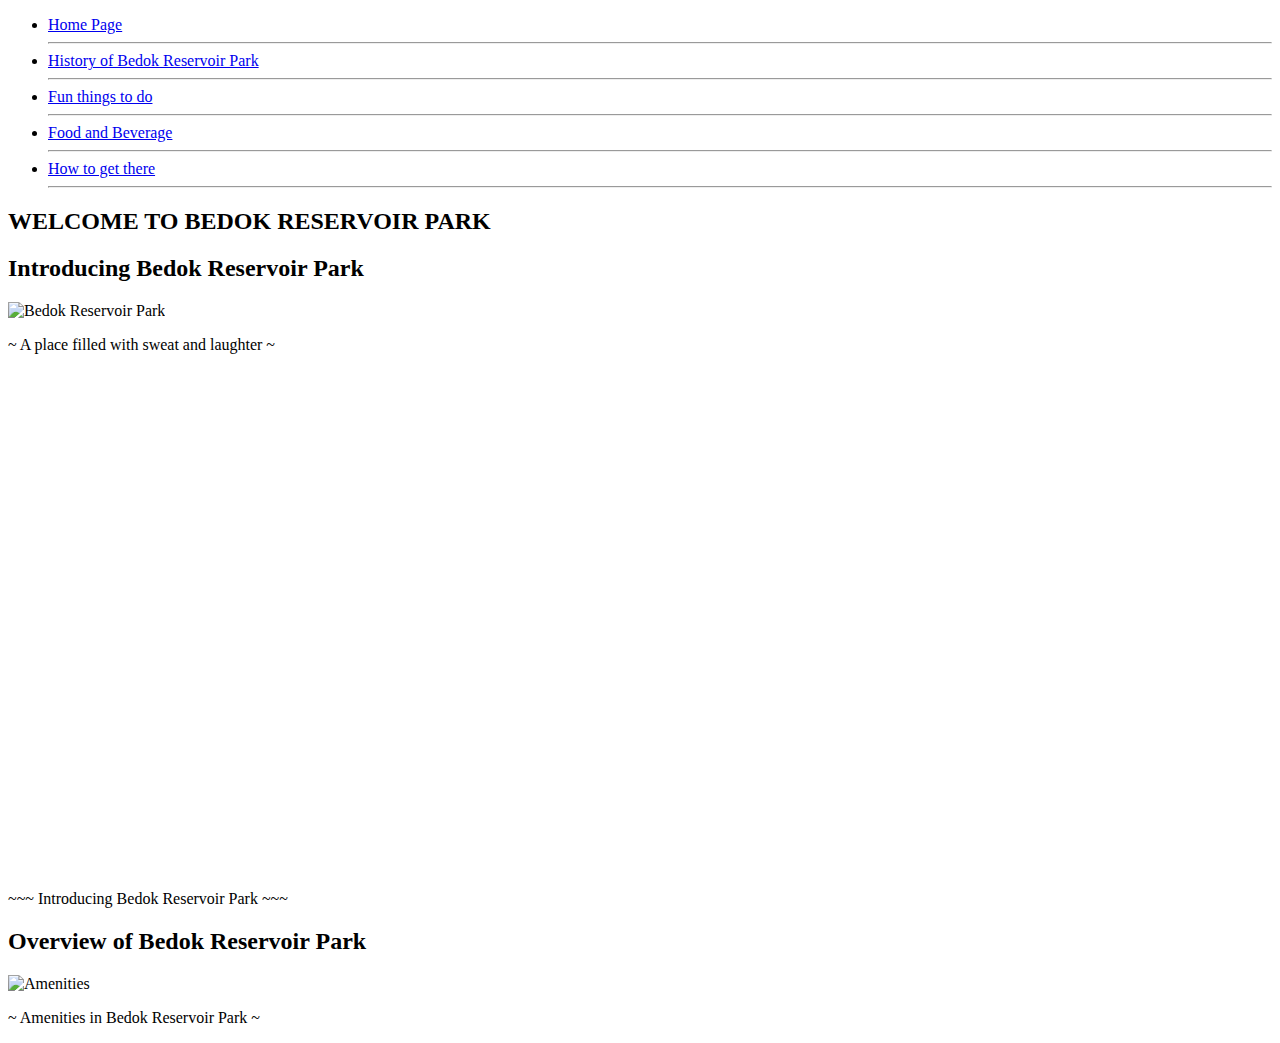
==== index.html @ 11b477a9 "code modification" ====
<!DOCTYPE html>
<html>
<head>
    <meta charset="utf-8" />
	<link rel="stylesheet" href="css/styles.css">
    <title>Welcome to Bedok Reservoir Park</title>
</head>
<body>

<ul class="side_bar">
  <li><a class="active" href="index.html">Home Page</a></li>
<hr>
  <li><a href="subpages/page2.html">History of Bedok Reservoir Park</a></li>
<hr>
  <li><a href="subpages/page3.html">Fun things to do</a></li>
<hr>
  <li><a href="subpages/page4.html">Food and Beverage</a></li>
<hr>
  <li><a href="subpages/page5.html">How to get there</a></li>
<hr>
</ul>

<div class="main_page_header_background">
  <h2> WELCOME TO BEDOK RESERVOIR PARK</h2>
</div>

<div class="main_page_img_section">
  <h2 style ="font-size: 150% " > Introducing Bedok Reservoir Park </h2>
</div>

<div class="main_page_img">
  <img src="img/bedokreservoirphoto.jpg" alt="Bedok Reservoir Park" width="800" height="500">
</div>

<div class="main_page_img_text">
  <p> ~ A place filled with sweat and laughter ~ </p>
</div>

<div>
  <iframe class="embed_video" width="800" height="500" frameborder="0"
  src="https://www.youtube.com/embed/BbCe7R-tSt8">
  </iframe>
</div>

<div class="main_page_img_text">
  <p> ~~~ Introducing Bedok Reservoir Park ~~~ </p>
</div>

<div class="main_page_img_section">
  <h2 style ="font-size: 150% " > Overview of Bedok Reservoir Park </h2>
</div>

<div class="main_page_img_2">
  <img src="img/amenities.jpg" alt="Amenities" width="800" height="500">
</div>

<div class="main_page_img_text">
  <p> ~ Amenities in Bedok Reservoir Park ~ </p>
</div>



</body>
</html>
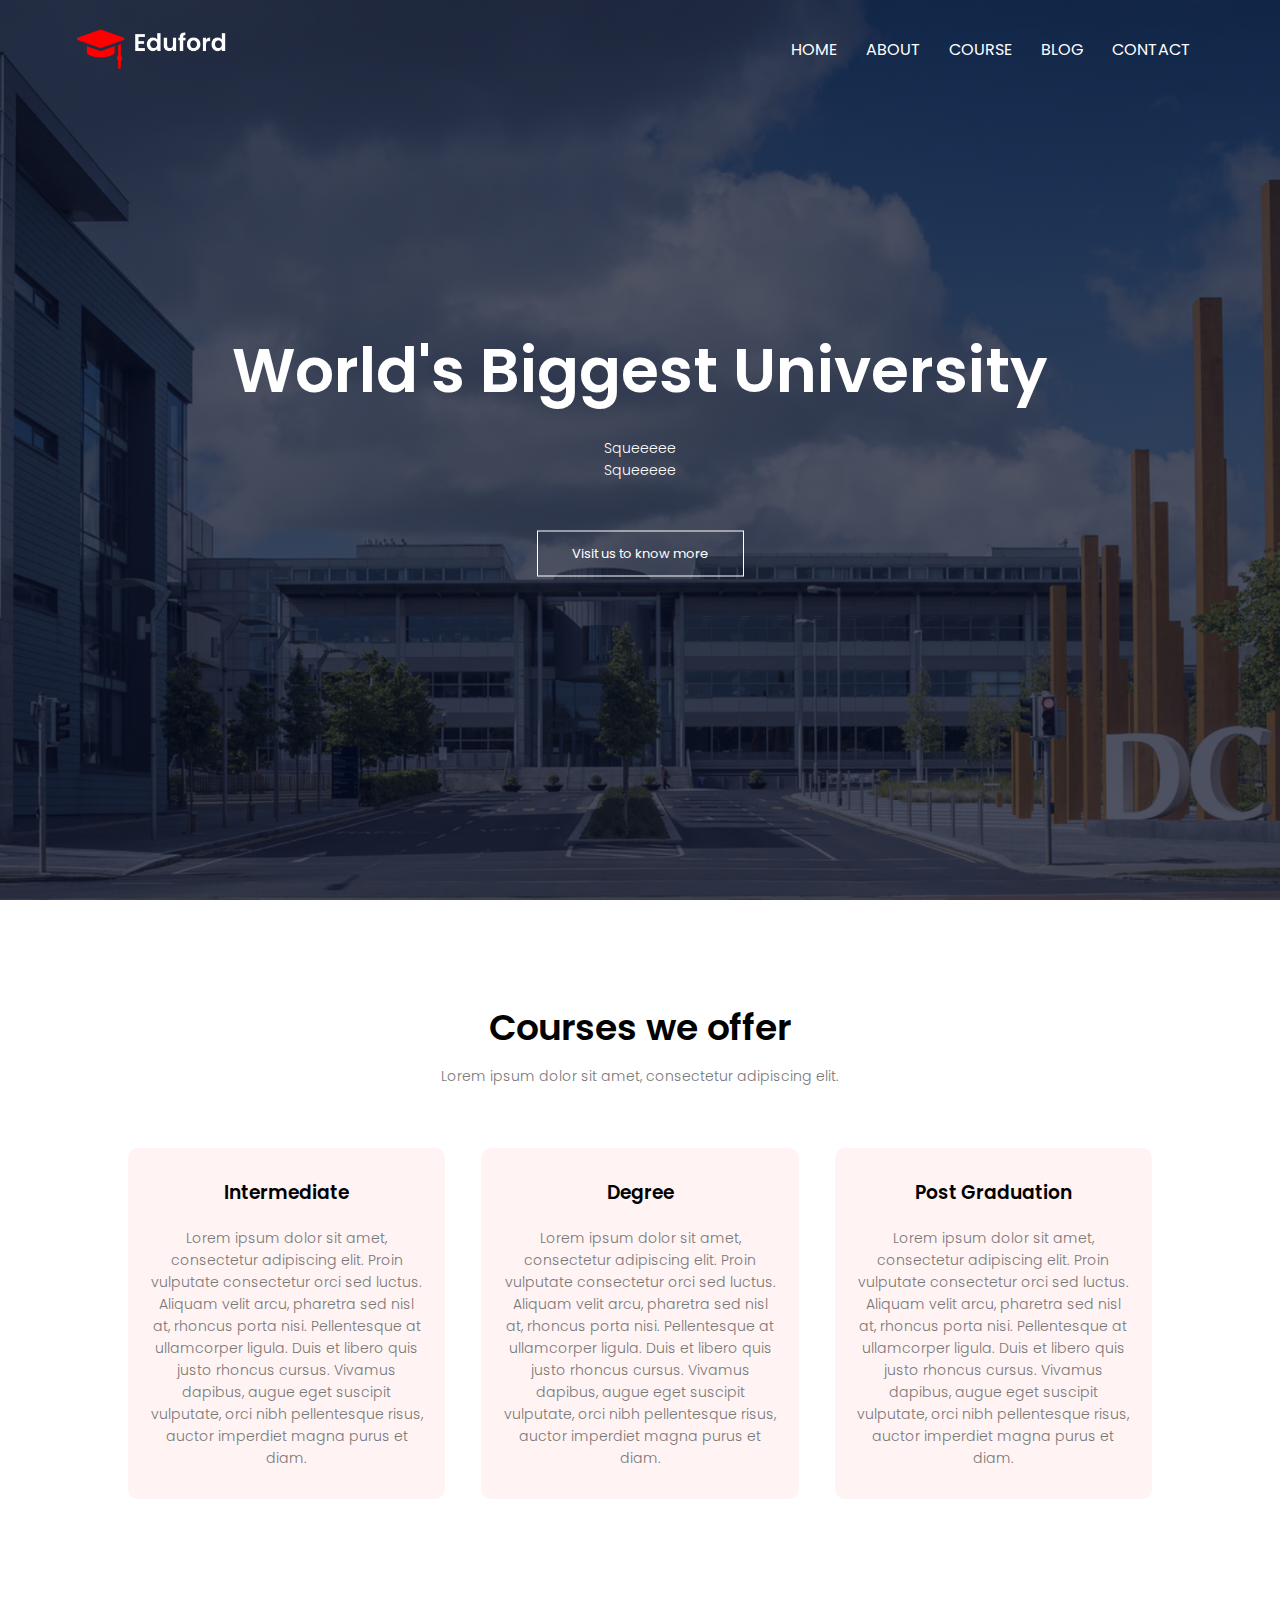
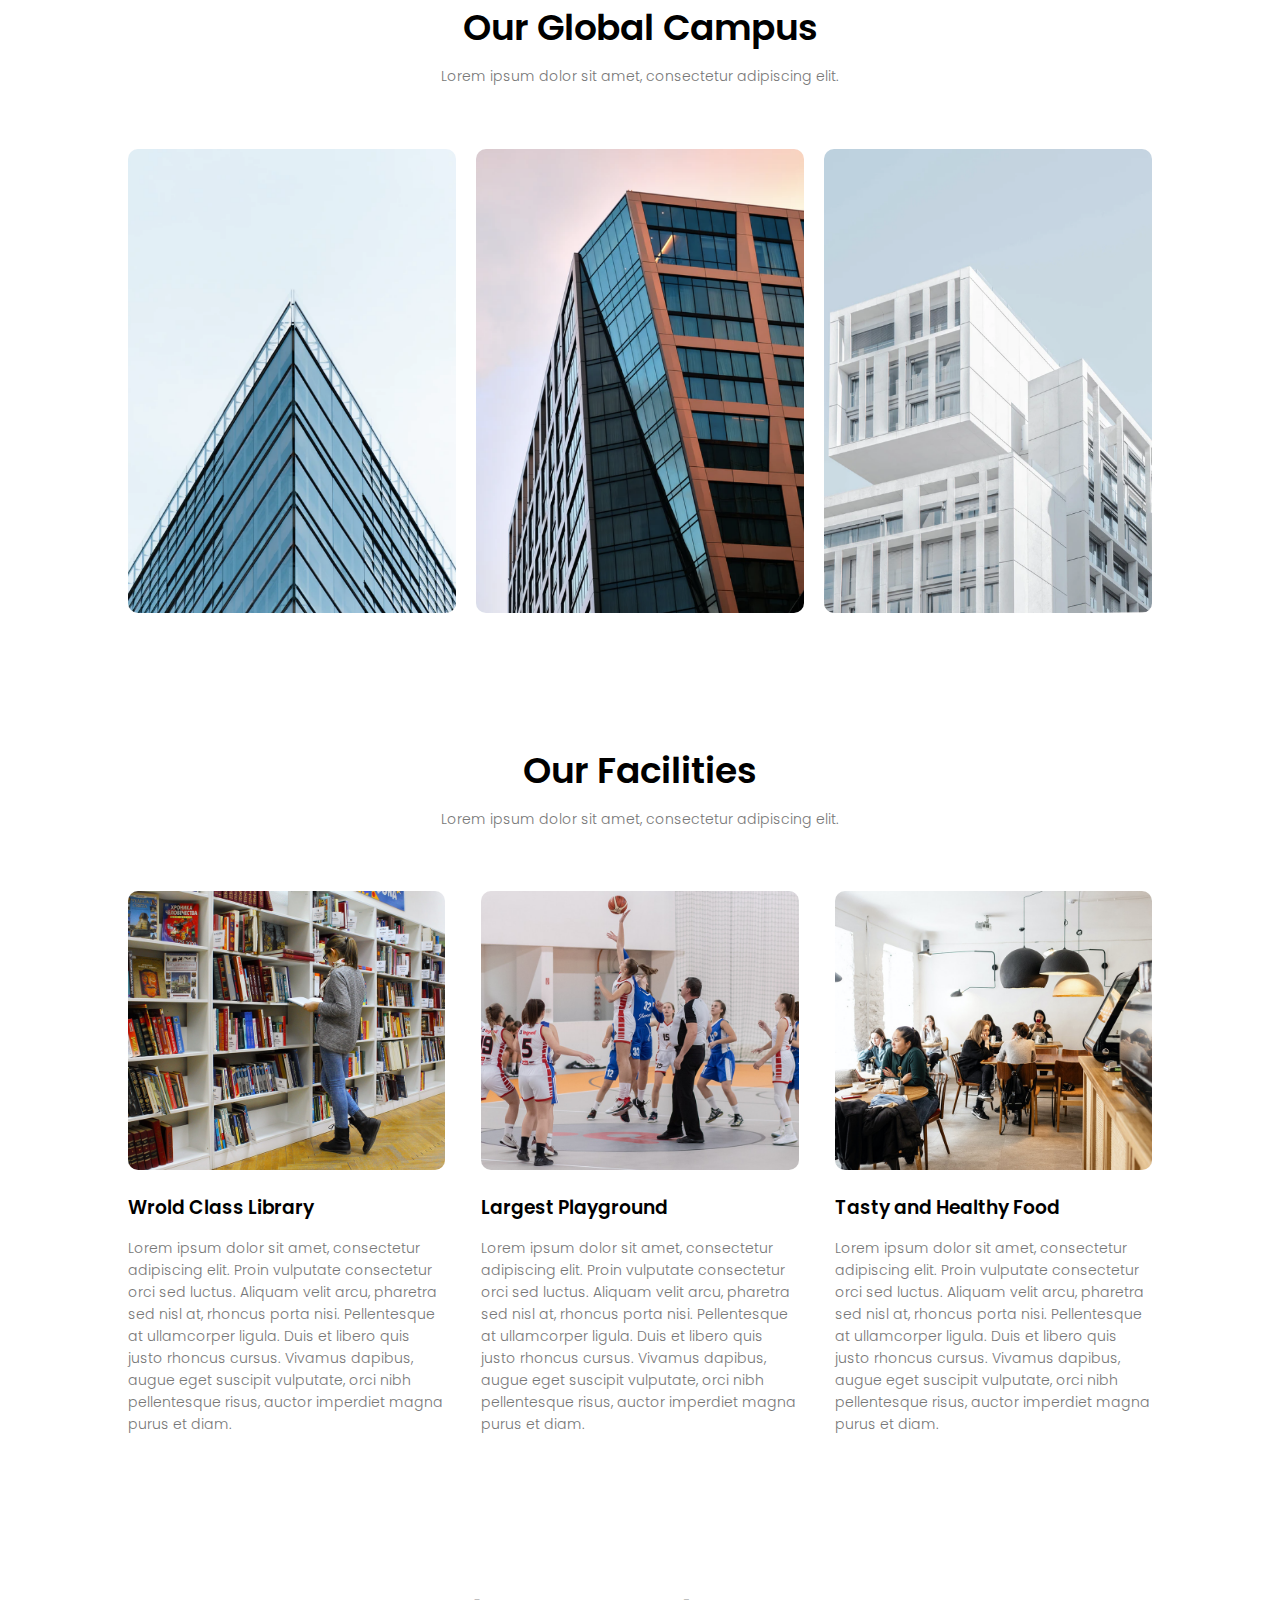
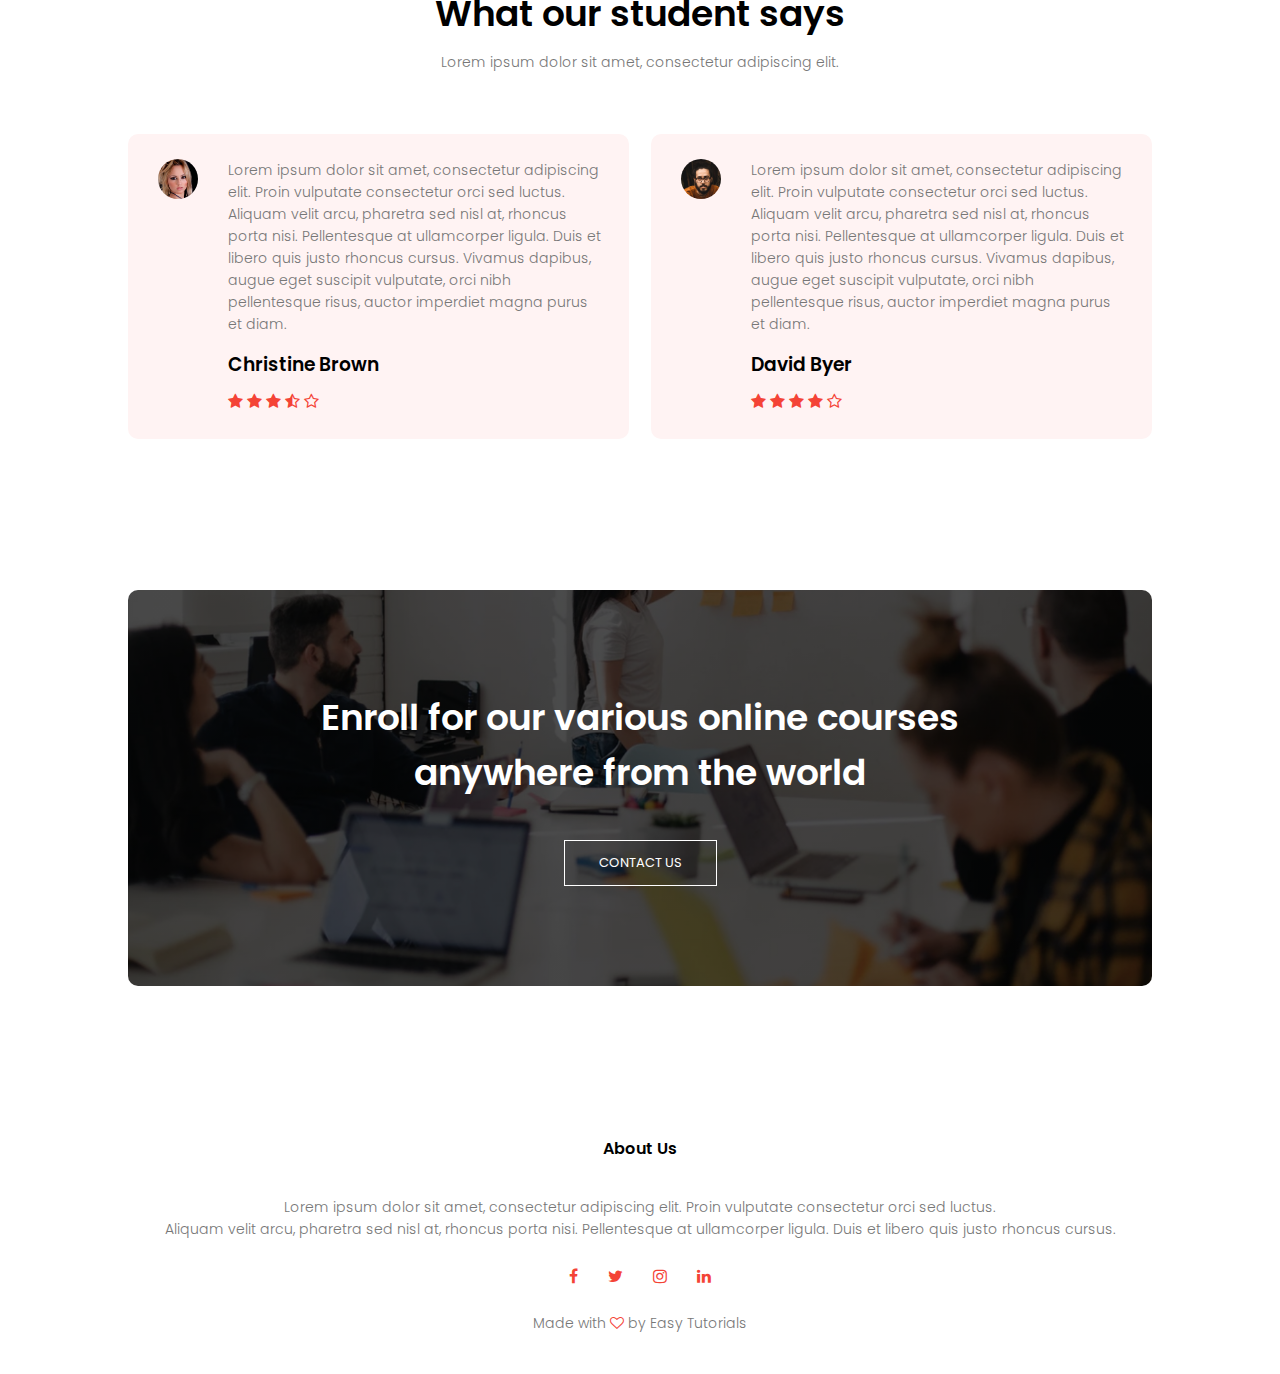
==== commit 6161c97a: "added some code" ====
--- a/index.html
+++ b/index.html
@@ -1,64 +1,194 @@
 <!DOCTYPE html>
-<html>
+<html lang="en">
 <head>
-    <meta charset="utf-8" />
-	<link rel="stylesheet" href="css/styles.css">
-    <title>Welcome to Bedok Reservoir Park</title>
+    <meta charset="UTF-8">
+    <meta http-equiv="X-UA-Compatible" content="IE=edge">
+    <meta name="viewport" content="width=device-width, initial-scale=1.0">
+    <title>Uni website design</title>
+    <link rel="stylesheet" href="style.css">
+    <link rel="preconnect" href="https://fonts.gstatic.com" crossorigin>
+    <link href="https://fonts.googleapis.com/css2?family=Poppins:wght@100;200;300;400;600;700&display=swap" rel="stylesheet">
+    <link rel="stylesheet" href="https://stackpath.bootstrapcdn.com/font-awesome/4.7.0/css/font-awesome.min.css">
 </head>
 <body>
+    <section class="header">
+        <nav>
+            <a href="index.html"><img src="images/logo.png" alt="Logo"></a>
+            <div class="nav-links" id="navLinks">
+                <i class="fa fa-times" onclick="hideMenu()"></i>
+                <ul>
+                    <li><a href=""></a>HOME</li>
+                    <li><a href=""></a>ABOUT</li>
+                    <li><a href=""></a>COURSE</li>
+                    <li><a href=""></a>BLOG</li>
+                    <li><a href=""></a>CONTACT</li>
+                </ul>
+            </div>
+            <i class="fa fa-bars" onclick="showMenu()"></i>
+        </nav>
 
-<ul class="side_bar">
-  <li><a class="active" href="index.html">Home Page</a></li>
-<hr>
-  <li><a href="subpages/page2.html">History of Bedok Reservoir Park</a></li>
-<hr>
-  <li><a href="subpages/page3.html">Fun things to do</a></li>
-<hr>
-  <li><a href="subpages/page4.html">Food and Beverage</a></li>
-<hr>
-  <li><a href="subpages/page5.html">How to get there</a></li>
-<hr>
-</ul>
+        <div class="text-box">
+            <h1>World's Biggest University</h1>
+            <p>
+                Squeeeee <br> Squeeeee
+            </p>
+            <a href="" class="hero-btn">Visit us to know more</a>
+        </div>
+    </section>
 
-<div class="main_page_header_background">
-  <h2> WELCOME TO BEDOK RESERVOIR PARK</h2>
-</div>
+<!-- Course -->
+<section class="course">
+    <h1>Courses we offer</h1>
+    <p>Lorem ipsum dolor sit amet, consectetur adipiscing elit.</p>
 
-<div class="main_page_img_section">
-  <h2 style ="font-size: 150% " > Introducing Bedok Reservoir Park </h2>
-</div>
+    <div class="row">
+        <div class="course-col">
+            <h3>Intermediate</h3>
+            <p>
+                Lorem ipsum dolor sit amet, consectetur adipiscing elit. Proin vulputate consectetur orci sed luctus. Aliquam velit arcu, pharetra sed nisl at, rhoncus porta nisi. Pellentesque at ullamcorper ligula. Duis et libero quis justo rhoncus cursus. Vivamus dapibus, augue eget suscipit vulputate, orci nibh pellentesque risus, auctor imperdiet magna purus et diam.
+            </p>
+        </div>
+        <div class="course-col">
+            <h3>Degree</h3>
+            <p>
+                Lorem ipsum dolor sit amet, consectetur adipiscing elit. Proin vulputate consectetur orci sed luctus. Aliquam velit arcu, pharetra sed nisl at, rhoncus porta nisi. Pellentesque at ullamcorper ligula. Duis et libero quis justo rhoncus cursus. Vivamus dapibus, augue eget suscipit vulputate, orci nibh pellentesque risus, auctor imperdiet magna purus et diam.
+            </p>
+        </div>
+        <div class="course-col">
+            <h3>Post Graduation</h3>
+            <p>
+                Lorem ipsum dolor sit amet, consectetur adipiscing elit. Proin vulputate consectetur orci sed luctus. Aliquam velit arcu, pharetra sed nisl at, rhoncus porta nisi. Pellentesque at ullamcorper ligula. Duis et libero quis justo rhoncus cursus. Vivamus dapibus, augue eget suscipit vulputate, orci nibh pellentesque risus, auctor imperdiet magna purus et diam.
+            </p>
+        </div>
+    </div>
+</section>
 
-<div class="main_page_img">
-  <img src="img/bedokreservoirphoto.jpg" alt="Bedok Reservoir Park" width="800" height="500">
-</div>
+<!-- Campus -->
+<section class="campus">
+    <h1>Our Global Campus</h1>
+    <p>Lorem ipsum dolor sit amet, consectetur adipiscing elit.</p>
 
-<div class="main_page_img_text">
-  <p> ~ A place filled with sweat and laughter ~ </p>
-</div>
+    <div class="row">
+        <div class="campus-col">
+            <img src="images/london.png" alt="London">
+            <div class="layer">
+                <h3>LONDON</h3>
+            </div>
+        </div>
+        <div class="campus-col">
+            <img src="images/newyork.png" alt="New York">
+            <div class="layer">
+                <h3>NEW YORK</h3>
+            </div>
+        </div>
+        <div class="campus-col">
+            <img src="images/washington.png" alt="Washington">
+            <div class="layer">
+                <h3>WASHINGTON</h3>
+            </div>
+        </div>
+    </div>
+</section>
 
-<div>
-  <iframe class="embed_video" width="800" height="500" frameborder="0"
-  src="https://www.youtube.com/embed/BbCe7R-tSt8">
-  </iframe>
-</div>
+<!-- Facilities -->
+<section class="facilities">
+    <h1>Our Facilities</h1>
+    <p>Lorem ipsum dolor sit amet, consectetur adipiscing elit.</p>
 
-<div class="main_page_img_text">
-  <p> ~~~ Introducing Bedok Reservoir Park ~~~ </p>
-</div>
+    <div class="row">
+        <div class="facilities-col">
+            <img src="images/library.png" alt="library">
+            <h3>Wrold Class Library</h3>
+            <p>
+                Lorem ipsum dolor sit amet, consectetur adipiscing elit. Proin vulputate consectetur orci sed luctus. Aliquam velit arcu, pharetra sed nisl at, rhoncus porta nisi. Pellentesque at ullamcorper ligula. Duis et libero quis justo rhoncus cursus. Vivamus dapibus, augue eget suscipit vulputate, orci nibh pellentesque risus, auctor imperdiet magna purus et diam.
+            </p>
+        </div>
+        <div class="facilities-col">
+            <img src="images/basketball.png" alt="basketball">
+            <h3>Largest Playground</h3>
+            <p>
+                Lorem ipsum dolor sit amet, consectetur adipiscing elit. Proin vulputate consectetur orci sed luctus. Aliquam velit arcu, pharetra sed nisl at, rhoncus porta nisi. Pellentesque at ullamcorper ligula. Duis et libero quis justo rhoncus cursus. Vivamus dapibus, augue eget suscipit vulputate, orci nibh pellentesque risus, auctor imperdiet magna purus et diam.
+            </p>
+        </div>
+        <div class="facilities-col">
+            <img src="images/cafeteria.png" alt="cafeteria">
+            <h3>Tasty and Healthy Food</h3>
+            <p>
+                Lorem ipsum dolor sit amet, consectetur adipiscing elit. Proin vulputate consectetur orci sed luctus. Aliquam velit arcu, pharetra sed nisl at, rhoncus porta nisi. Pellentesque at ullamcorper ligula. Duis et libero quis justo rhoncus cursus. Vivamus dapibus, augue eget suscipit vulputate, orci nibh pellentesque risus, auctor imperdiet magna purus et diam.
+            </p>
+        </div>
+    </div>
+</section>
 
-<div class="main_page_img_section">
-  <h2 style ="font-size: 150% " > Overview of Bedok Reservoir Park </h2>
-</div>
+<!-- Testimonials -->
+<section class="testimonials">
+    <h1>What our student says</h1>
+    <p>Lorem ipsum dolor sit amet, consectetur adipiscing elit.</p>
 
-<div class="main_page_img_2">
-  <img src="img/amenities.jpg" alt="Amenities" width="800" height="500">
-</div>
+    <div class="row">
+        <div class="testimonial-col">
+            <img src="images/user1.jpg" alt="user1">
+            <div>
+                <p>
+                    Lorem ipsum dolor sit amet, consectetur adipiscing elit. Proin vulputate consectetur orci sed luctus. Aliquam velit arcu, pharetra sed nisl at, rhoncus porta nisi. Pellentesque at ullamcorper ligula. Duis et libero quis justo rhoncus cursus. Vivamus dapibus, augue eget suscipit vulputate, orci nibh pellentesque risus, auctor imperdiet magna purus et diam.
+                </p>
+                <h3>Christine Brown</h3>
+                <i class="fa fa-star"></i>
+                <i class="fa fa-star"></i>
+                <i class="fa fa-star"></i>
+                <i class="fa fa-star-half-o"></i>
+                <i class="fa fa-star-o"></i>
+            </div>
+        </div>
+        <div class="testimonial-col">
+            <img src="images/user2.jpg" alt="user1">
+            <div>
+                <p>
+                    Lorem ipsum dolor sit amet, consectetur adipiscing elit. Proin vulputate consectetur orci sed luctus. Aliquam velit arcu, pharetra sed nisl at, rhoncus porta nisi. Pellentesque at ullamcorper ligula. Duis et libero quis justo rhoncus cursus. Vivamus dapibus, augue eget suscipit vulputate, orci nibh pellentesque risus, auctor imperdiet magna purus et diam.
+                </p>
+                <h3>David Byer</h3>
+                <i class="fa fa-star"></i>
+                <i class="fa fa-star"></i>
+                <i class="fa fa-star"></i>
+                <i class="fa fa-star"></i>
+                <i class="fa fa-star-o"></i>
+            </div>
+        </div>
+    </div>
+</section>
 
-<div class="main_page_img_text">
-  <p> ~ Amenities in Bedok Reservoir Park ~ </p>
-</div>
+<!-- Call to Action -->
+<section class="cta">
+    <h1>Enroll for our various online courses <br> anywhere from the world</h1>
+    <a href="" class="hero-btn">CONTACT US</a>
+</section>
 
+<!-- Footer -->
+<section class="footer">
+    <h4>About Us</h4>
+    <p>
+        Lorem ipsum dolor sit amet, consectetur adipiscing elit. Proin vulputate consectetur orci sed luctus. <br> Aliquam velit arcu, pharetra sed nisl at, rhoncus porta nisi. Pellentesque at ullamcorper ligula. Duis et libero quis justo rhoncus cursus.
+    </p>
+    <div class="icons">
+        <i class="fa fa-facebook"></i>
+        <i class="fa fa-twitter"></i>
+        <i class="fa fa-instagram"></i>
+        <i class="fa fa-linkedin"></i>
+    </div>
+    <p>Made with <i class="fa fa-heart-o"></i> by Easy Tutorials</p>
+</section>
 
+<!-- Javascript for toggle menu -->    
+<script>
+    var navLinks = document.getElementById("navLinks");
+    function showMenu(){
+        navLinks.style.right = "0";
+    }
+    function hideMenu(){
+        navLinks.style.right = "-200px";
+    }
+
+</script>
 
 </body>
 </html>--- a/style.css
+++ b/style.css
@@ -0,0 +1,361 @@
+*{
+    margin: 0;
+    padding: 0;
+    font-family: 'Poppins', sans-serif;
+}
+
+.header{
+    min-height: 100vh;
+    width: 100%;
+    background-image: linear-gradient(rgba(4,9,30,0.7),rgba(4,9,30,0.7)), url(images/banner.png);
+    background-position: center;
+    background-size: cover;
+    position: relative;
+}
+
+nav{
+    display: flex;
+    padding: 2% 6%;
+    justify-content: space-between;
+    align-items: center;
+}
+
+nav img{
+    width: 150px;
+}
+
+.nav-links{
+    flex: 1;
+    text-align: right;
+}
+
+.nav-links ul li{
+    list-style: none;
+    display: inline-block;
+    padding: 8px 12px;
+    position: relative;
+    color: #fff;
+}
+
+.nav-links ul li a{
+    color: #ffffff;
+    text-decoration: none;
+    font-size: 13px;
+}
+
+.nav-links ul li::after{
+    content: '';
+    width: 0%;
+    height: 2px;
+    background: #f44336;
+    display: block;
+    margin: auto;
+    transition: 0.5s;
+}
+
+.nav-links ul li:hover::after{
+    width: 100%;
+}
+
+.text-box{
+    width: 90%;
+    color: #fff;
+    position: absolute;
+    top: 50%;
+    left: 50%;
+    transform: translate(-50%, -50%);
+    text-align: center;
+}
+
+.text-box h1{
+    font-size: 62px;
+}
+
+.text-box p{
+    margin: 10px 0 40px;
+    font-size: 14px;
+    color: #fff;
+}
+
+.hero-btn{
+    display: inline-block;
+    text-decoration: none;
+    color: #fff;
+    border: 1px solid #fff;
+    padding: 12px 34px;
+    font-size: 13px;
+    background: transparent;
+    position: relative;
+    cursor: pointer;
+}
+
+.hero-btn:hover{
+    border: 1px solid #f44336;
+    background: #f44336;
+    transition: 1s;
+}
+
+nav .fa{
+    display: none;
+}
+
+@media(max-width: 700px){
+    .text-box h1{
+        font-size: 20px;
+    }
+    .nav-links ul li{
+        display: block;
+    }
+    .nav-links{
+        position: absolute;
+        background: #f44336;
+        height: 100vh;
+        width: 200px;
+        top: 0;
+        right: -200px;
+        text-align: left;
+        z-index: 2;
+        transition: 1s;
+    }
+    nav .fa{
+        display: block;
+        color: #fff;
+        margin: 10px;
+        font-size: 22px;
+        cursor: pointer;
+    }
+
+    .nav-links ul{
+        padding: 30px;
+    }
+}
+
+/* course */
+.course{
+    width: 80%;
+    margin: auto;
+    text-align: center;
+    padding-top: 100px;
+}
+
+h1{
+    font-size: 36px;
+    font-weight: 600;
+}
+
+p{
+    color: #777;
+    font-size: 14px;
+    font-weight: 300;
+    line-height: 22px;
+    padding: 10px;
+}
+
+.row{
+    margin-top: 5%;
+    display: flex;
+    justify-content: space-between;
+}
+
+.course-col{
+    flex-basis: 31%;
+    background: #fff3f3;
+    border-radius: 10px;
+    margin-bottom: 5%;
+    padding: 20px 12px;
+    box-sizing: border-box;
+    transition: 0.5s;
+}
+
+h3{
+    text-align: center;
+    font-weight: 600;
+    margin: 10px 0;
+}
+
+.course-col:hover{
+    box-shadow: 0 0 20px 0px rgba(0,0,0,0.2);
+}
+
+@media(max-width: 700px){
+    .row{
+        flex-direction: column;
+    }
+}
+
+/* Campus */
+.campus{
+    width: 80%;
+    margin: auto;
+    text-align: center;
+    padding-top: 50px;
+}
+
+.campus-col{
+    flex-basis: 32%;
+    border-radius: 10px;
+    margin-bottom: 30px;
+    position: relative;
+    overflow: hidden;
+}
+
+.campus-col img{
+    width: 100%;
+    display: block;
+}
+
+.layer{
+    background: transparent;
+    height: 100%;
+    width: 100%;
+    position: absolute;
+    top: 0;
+    left: 0;
+    transition: 0.5s;
+}
+
+.layer:hover{
+    background: rgba(226,0,0,0.7);
+}
+
+.layer h3{
+    width: 100%;
+    font-weight: 500;
+    color: #fff;
+    font-size: 26px;
+    bottom: 0;
+    left: 50%;
+    transform: translateX(-50%);
+    position: absolute;
+    opacity: 0;
+    transition: 0.5s;
+}
+
+.layer:hover h3{
+    bottom: 49%;
+    opacity: 1;
+}
+
+/* facilities */
+.facilities{
+    width: 80%;
+    margin: auto;
+    text-align: center;
+    padding-top: 100px;
+}
+
+.facilities-col{
+    flex-basis: 31%;
+    border-radius: 10px;
+    margin-bottom: 5%;
+    text-align: left;
+}
+
+.facilities-col img{
+    width: 100%;
+    border-radius: 10px;
+}
+
+.facilities-col p{
+    padding: 0;
+}
+
+.facilities-col h3{
+    margin-top: 16px;
+    margin-bottom: 15px;
+    text-align: left;
+}
+
+/* Testimonials */
+.testimonials{
+    width: 80%;
+    margin: auto;
+    padding-top: 100px;
+    text-align: center;
+}
+
+.testimonial-col{
+    flex-basis: 44%;
+    border-radius: 10px;
+    margin-bottom: 5%;
+    text-align: left;
+    background: #fff3f3;
+    padding: 25px;
+    cursor: pointer;
+    display: flex;
+}
+
+.testimonial-col img{
+    height: 40px;
+    margin-left: 5px;
+    margin-right: 30px;
+    border-radius: 50%;
+}
+
+.testimonial-col p{
+    padding: 0;
+}
+
+.testimonial-col h3{
+    margin-top: 15px;
+    text-align: left;
+}
+
+.testimonial-col .fa{
+    color: #f44336;
+}
+
+@media(max-width: 700px){
+    .testimonial-col img{
+        margin-left: 0px;
+        margin-right: 15px;
+    }
+}
+
+/* Call to action */
+.cta{
+    margin: 100px auto;
+    width: 80%;
+    background-image: linear-gradient(rgba(0,0,0,0.7), rgba(0,0,0,0.7)), url(images/banner2.jpg);
+    background-position: center;
+    background-size: cover;
+    border-radius: 10px;
+    text-align: center;
+    padding: 100px 0;
+}
+
+.cta h1{
+    color: #fff;
+    margin-bottom: 40px;
+    padding: 0;
+}
+
+@media(max-width: 700px){
+    .cta h1{
+        font-size: 24px;
+    }
+}
+
+/* footer */
+.footer{
+    width: 100%;
+    text-align: center;
+    padding: 30px 0;
+}
+
+.footer h4{
+    margin-bottom: 25px;
+    margin-top: 20px;
+    font-weight: 600;
+}
+
+.icons .fa{
+    color: #f44336;
+    margin: 0 13px;
+    cursor: pointer;
+    padding: 18px 0;
+}
+
+.fa-heart-o{
+    color: #f44336;
+}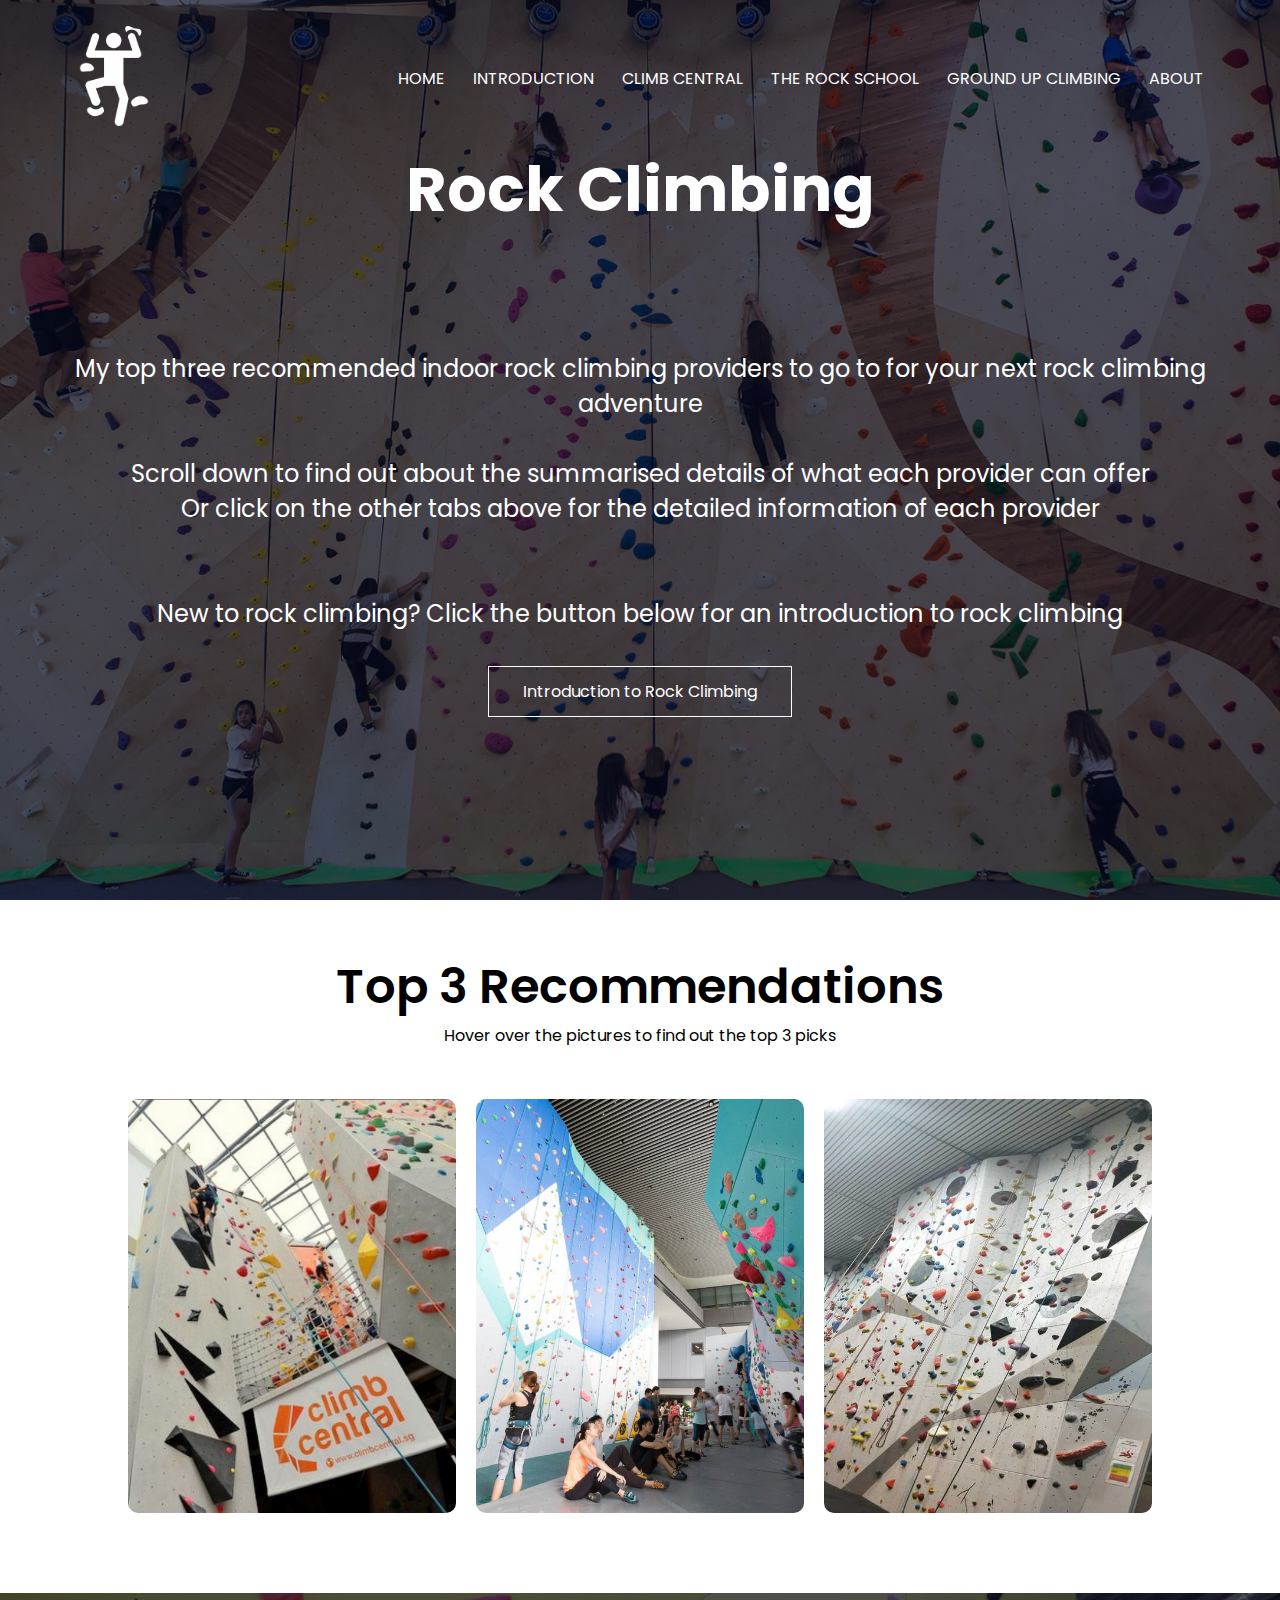
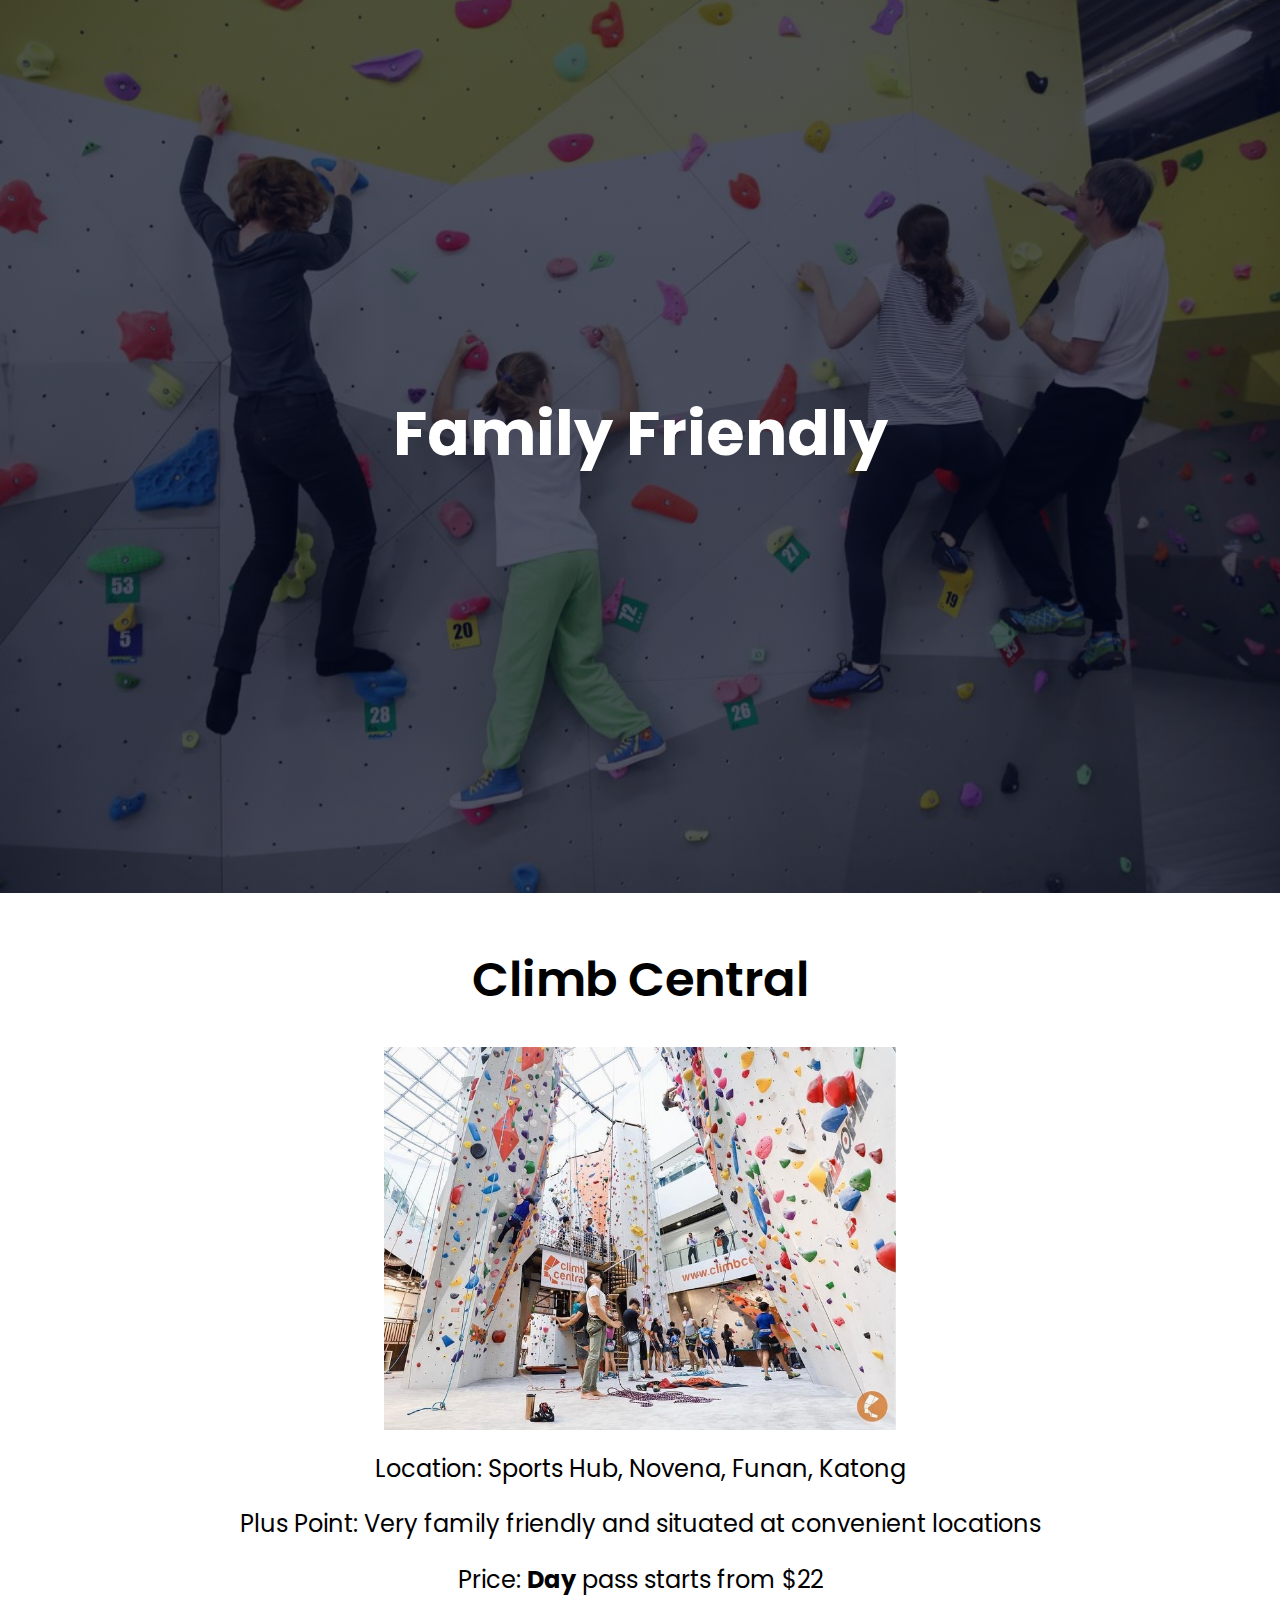
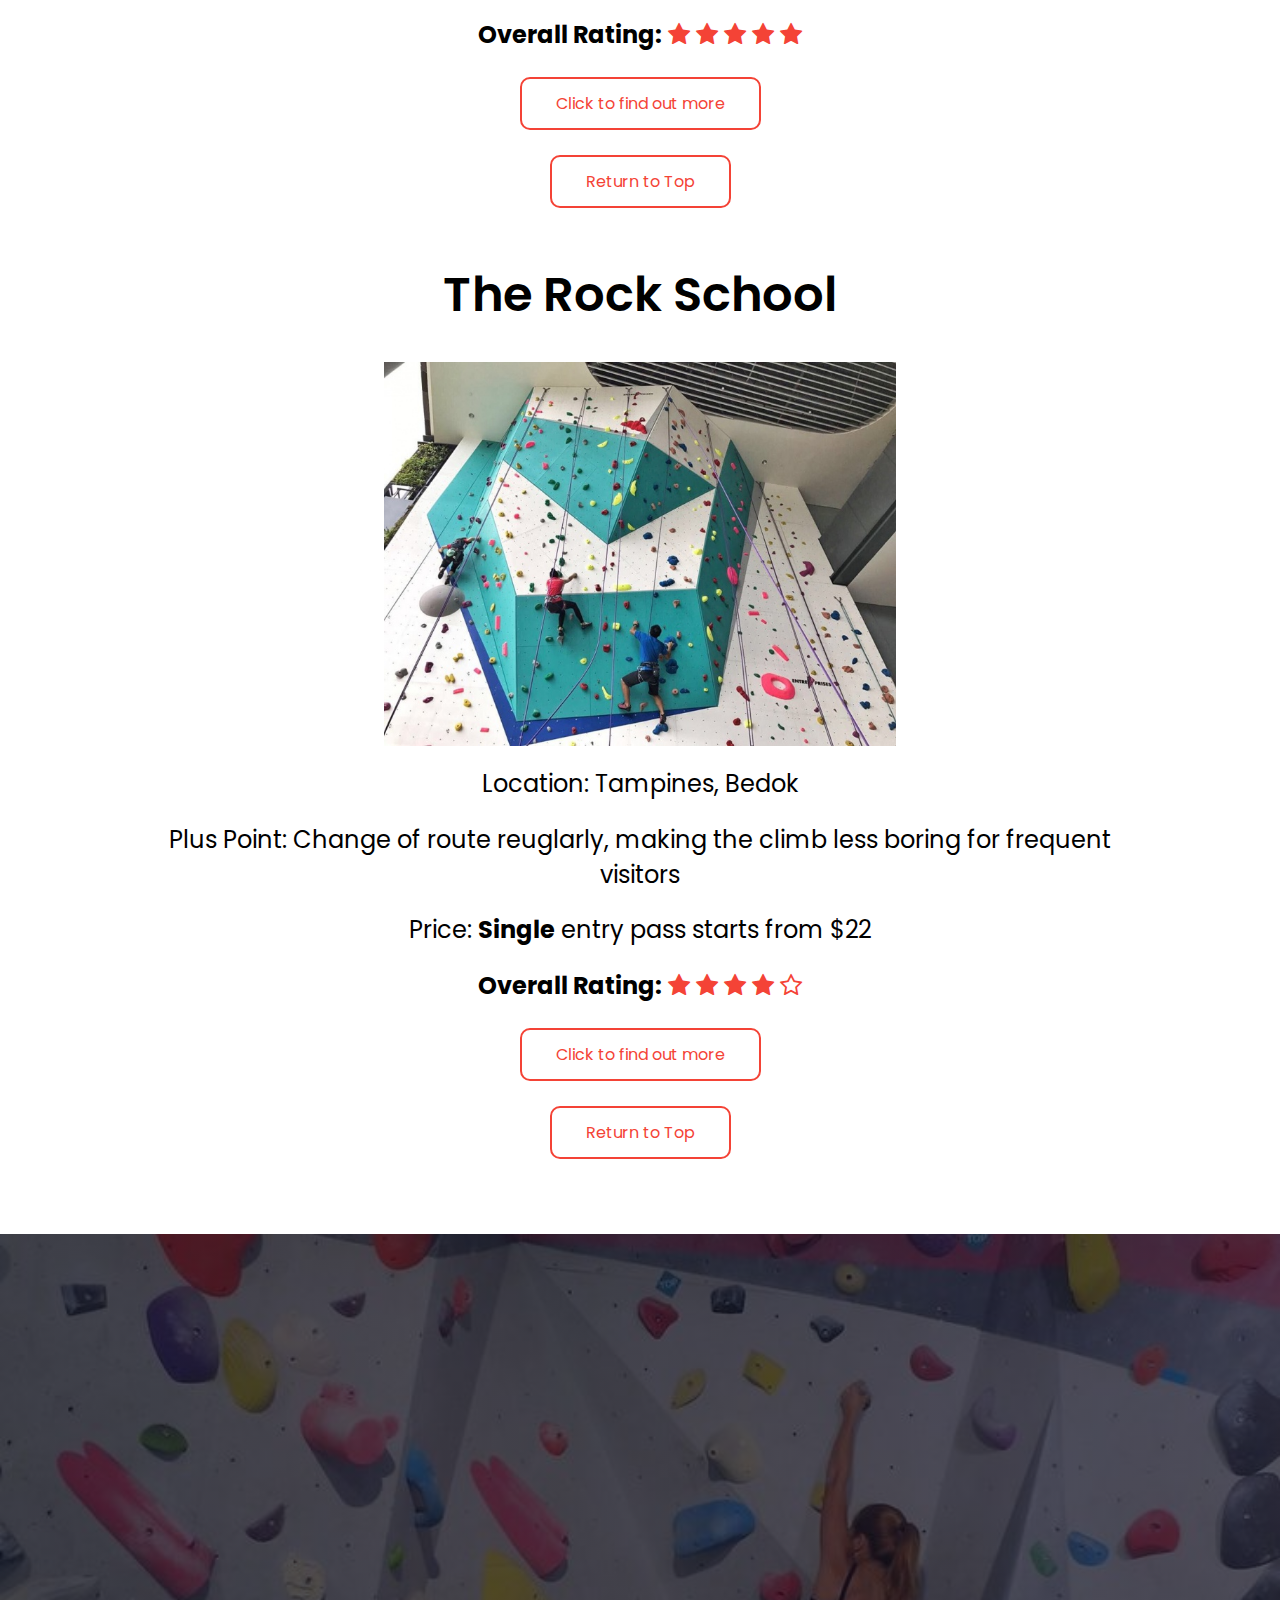
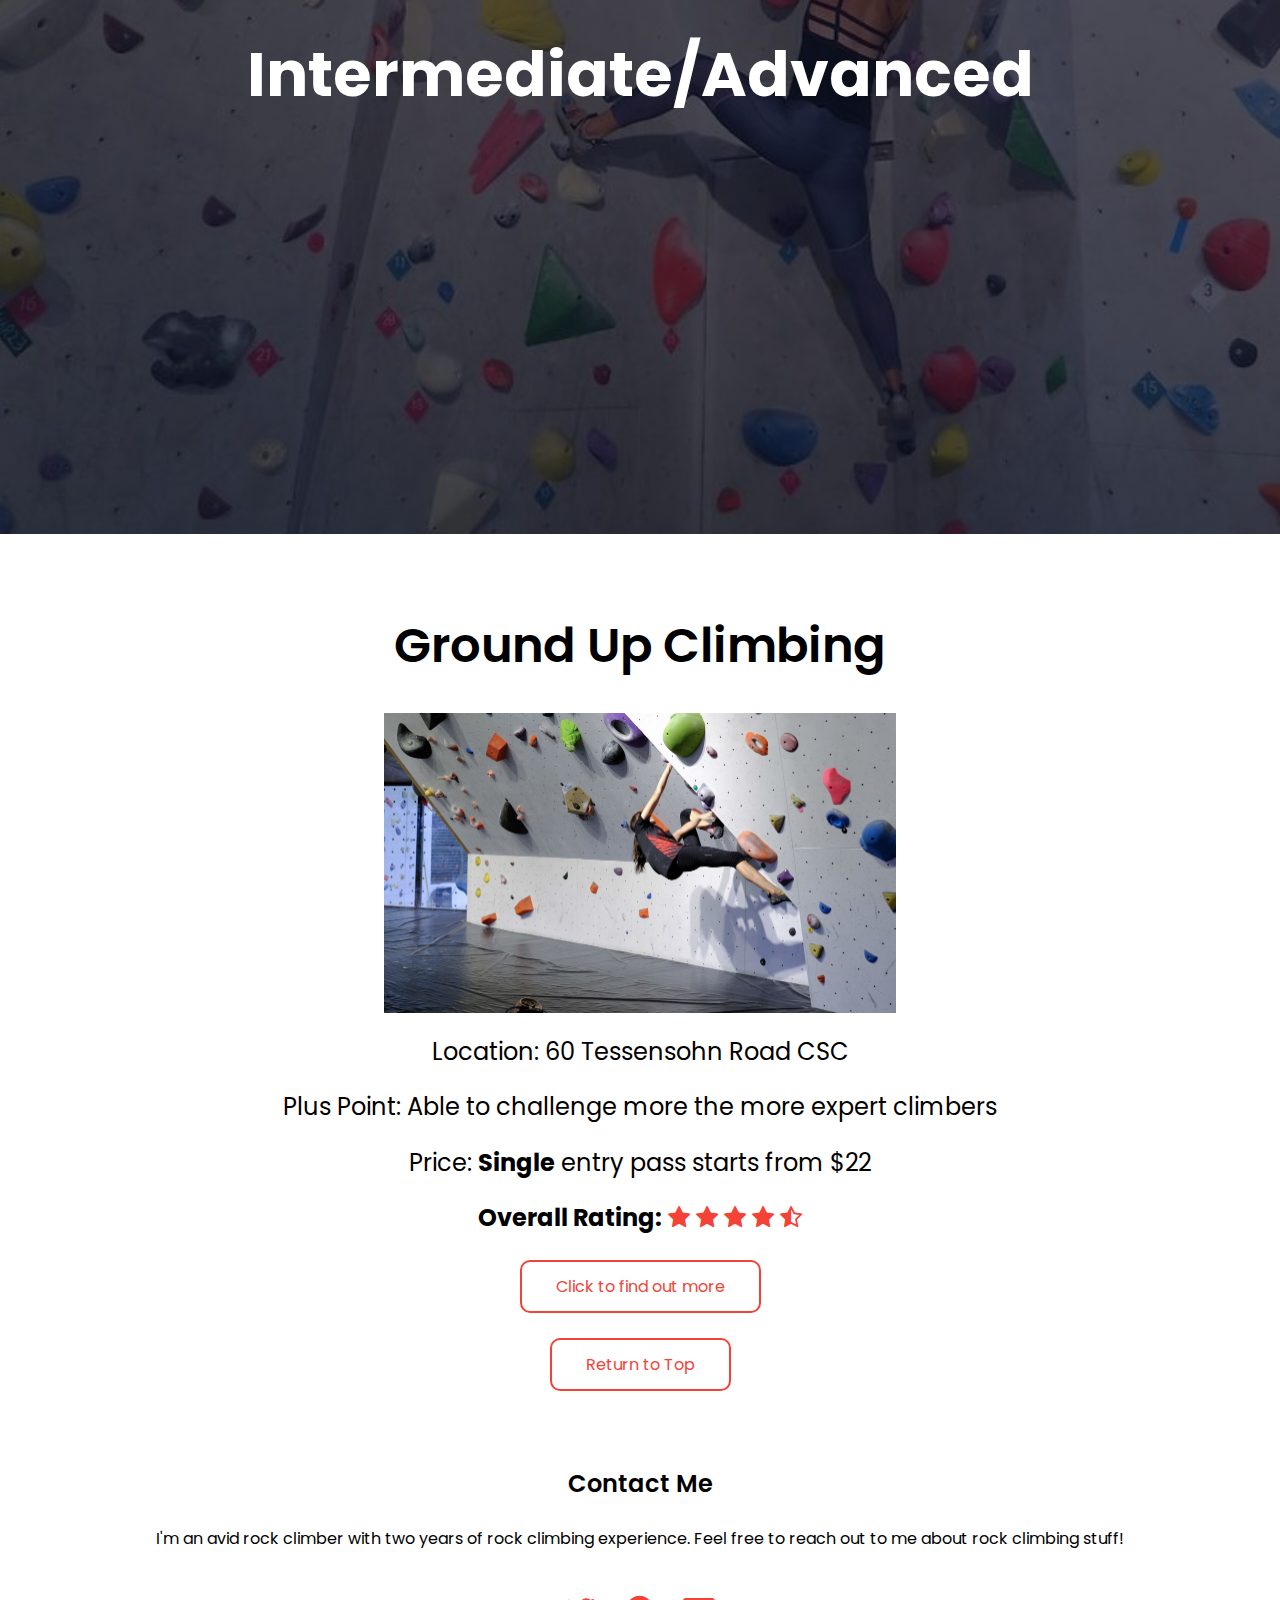
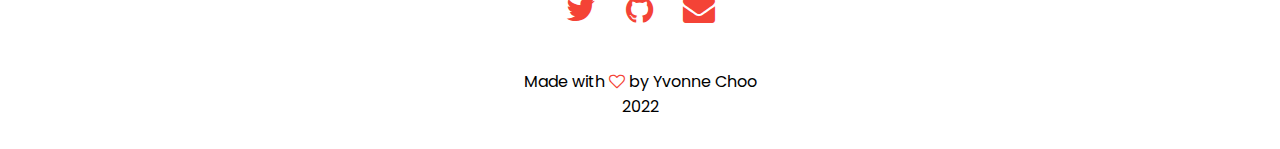
==== commit 5d021f28: "finalised the code" ====
--- a/index.html
+++ b/index.html
@@ -1,194 +1,199 @@
-<!DOCTYPE html>
-<html lang="en">
-<head>
-    <meta charset="UTF-8">
-    <meta http-equiv="X-UA-Compatible" content="IE=edge">
-    <meta name="viewport" content="width=device-width, initial-scale=1.0">
-    <title>Uni website design</title>
-    <link rel="stylesheet" href="style.css">
-    <link rel="preconnect" href="https://fonts.gstatic.com" crossorigin>
-    <link href="https://fonts.googleapis.com/css2?family=Poppins:wght@100;200;300;400;600;700&display=swap" rel="stylesheet">
-    <link rel="stylesheet" href="https://stackpath.bootstrapcdn.com/font-awesome/4.7.0/css/font-awesome.min.css">
-</head>
-<body>
-    <section class="header">
-        <nav>
-            <a href="index.html"><img src="images/logo.png" alt="Logo"></a>
-            <div class="nav-links" id="navLinks">
-                <i class="fa fa-times" onclick="hideMenu()"></i>
-                <ul>
-                    <li><a href=""></a>HOME</li>
-                    <li><a href=""></a>ABOUT</li>
-                    <li><a href=""></a>COURSE</li>
-                    <li><a href=""></a>BLOG</li>
-                    <li><a href=""></a>CONTACT</li>
-                </ul>
-            </div>
-            <i class="fa fa-bars" onclick="showMenu()"></i>
-        </nav>
-
-        <div class="text-box">
-            <h1>World's Biggest University</h1>
-            <p>
-                Squeeeee <br> Squeeeee
-            </p>
-            <a href="" class="hero-btn">Visit us to know more</a>
-        </div>
-    </section>
-
-<!-- Course -->
-<section class="course">
-    <h1>Courses we offer</h1>
-    <p>Lorem ipsum dolor sit amet, consectetur adipiscing elit.</p>
-
-    <div class="row">
-        <div class="course-col">
-            <h3>Intermediate</h3>
-            <p>
-                Lorem ipsum dolor sit amet, consectetur adipiscing elit. Proin vulputate consectetur orci sed luctus. Aliquam velit arcu, pharetra sed nisl at, rhoncus porta nisi. Pellentesque at ullamcorper ligula. Duis et libero quis justo rhoncus cursus. Vivamus dapibus, augue eget suscipit vulputate, orci nibh pellentesque risus, auctor imperdiet magna purus et diam.
-            </p>
-        </div>
-        <div class="course-col">
-            <h3>Degree</h3>
-            <p>
-                Lorem ipsum dolor sit amet, consectetur adipiscing elit. Proin vulputate consectetur orci sed luctus. Aliquam velit arcu, pharetra sed nisl at, rhoncus porta nisi. Pellentesque at ullamcorper ligula. Duis et libero quis justo rhoncus cursus. Vivamus dapibus, augue eget suscipit vulputate, orci nibh pellentesque risus, auctor imperdiet magna purus et diam.
-            </p>
-        </div>
-        <div class="course-col">
-            <h3>Post Graduation</h3>
-            <p>
-                Lorem ipsum dolor sit amet, consectetur adipiscing elit. Proin vulputate consectetur orci sed luctus. Aliquam velit arcu, pharetra sed nisl at, rhoncus porta nisi. Pellentesque at ullamcorper ligula. Duis et libero quis justo rhoncus cursus. Vivamus dapibus, augue eget suscipit vulputate, orci nibh pellentesque risus, auctor imperdiet magna purus et diam.
-            </p>
-        </div>
-    </div>
-</section>
-
-<!-- Campus -->
-<section class="campus">
-    <h1>Our Global Campus</h1>
-    <p>Lorem ipsum dolor sit amet, consectetur adipiscing elit.</p>
-
-    <div class="row">
-        <div class="campus-col">
-            <img src="images/london.png" alt="London">
-            <div class="layer">
-                <h3>LONDON</h3>
-            </div>
-        </div>
-        <div class="campus-col">
-            <img src="images/newyork.png" alt="New York">
-            <div class="layer">
-                <h3>NEW YORK</h3>
-            </div>
-        </div>
-        <div class="campus-col">
-            <img src="images/washington.png" alt="Washington">
-            <div class="layer">
-                <h3>WASHINGTON</h3>
-            </div>
-        </div>
-    </div>
-</section>
-
-<!-- Facilities -->
-<section class="facilities">
-    <h1>Our Facilities</h1>
-    <p>Lorem ipsum dolor sit amet, consectetur adipiscing elit.</p>
-
-    <div class="row">
-        <div class="facilities-col">
-            <img src="images/library.png" alt="library">
-            <h3>Wrold Class Library</h3>
-            <p>
-                Lorem ipsum dolor sit amet, consectetur adipiscing elit. Proin vulputate consectetur orci sed luctus. Aliquam velit arcu, pharetra sed nisl at, rhoncus porta nisi. Pellentesque at ullamcorper ligula. Duis et libero quis justo rhoncus cursus. Vivamus dapibus, augue eget suscipit vulputate, orci nibh pellentesque risus, auctor imperdiet magna purus et diam.
-            </p>
-        </div>
-        <div class="facilities-col">
-            <img src="images/basketball.png" alt="basketball">
-            <h3>Largest Playground</h3>
-            <p>
-                Lorem ipsum dolor sit amet, consectetur adipiscing elit. Proin vulputate consectetur orci sed luctus. Aliquam velit arcu, pharetra sed nisl at, rhoncus porta nisi. Pellentesque at ullamcorper ligula. Duis et libero quis justo rhoncus cursus. Vivamus dapibus, augue eget suscipit vulputate, orci nibh pellentesque risus, auctor imperdiet magna purus et diam.
-            </p>
-        </div>
-        <div class="facilities-col">
-            <img src="images/cafeteria.png" alt="cafeteria">
-            <h3>Tasty and Healthy Food</h3>
-            <p>
-                Lorem ipsum dolor sit amet, consectetur adipiscing elit. Proin vulputate consectetur orci sed luctus. Aliquam velit arcu, pharetra sed nisl at, rhoncus porta nisi. Pellentesque at ullamcorper ligula. Duis et libero quis justo rhoncus cursus. Vivamus dapibus, augue eget suscipit vulputate, orci nibh pellentesque risus, auctor imperdiet magna purus et diam.
-            </p>
-        </div>
-    </div>
-</section>
-
-<!-- Testimonials -->
-<section class="testimonials">
-    <h1>What our student says</h1>
-    <p>Lorem ipsum dolor sit amet, consectetur adipiscing elit.</p>
-
-    <div class="row">
-        <div class="testimonial-col">
-            <img src="images/user1.jpg" alt="user1">
-            <div>
-                <p>
-                    Lorem ipsum dolor sit amet, consectetur adipiscing elit. Proin vulputate consectetur orci sed luctus. Aliquam velit arcu, pharetra sed nisl at, rhoncus porta nisi. Pellentesque at ullamcorper ligula. Duis et libero quis justo rhoncus cursus. Vivamus dapibus, augue eget suscipit vulputate, orci nibh pellentesque risus, auctor imperdiet magna purus et diam.
-                </p>
-                <h3>Christine Brown</h3>
-                <i class="fa fa-star"></i>
-                <i class="fa fa-star"></i>
-                <i class="fa fa-star"></i>
-                <i class="fa fa-star-half-o"></i>
-                <i class="fa fa-star-o"></i>
-            </div>
-        </div>
-        <div class="testimonial-col">
-            <img src="images/user2.jpg" alt="user1">
-            <div>
-                <p>
-                    Lorem ipsum dolor sit amet, consectetur adipiscing elit. Proin vulputate consectetur orci sed luctus. Aliquam velit arcu, pharetra sed nisl at, rhoncus porta nisi. Pellentesque at ullamcorper ligula. Duis et libero quis justo rhoncus cursus. Vivamus dapibus, augue eget suscipit vulputate, orci nibh pellentesque risus, auctor imperdiet magna purus et diam.
-                </p>
-                <h3>David Byer</h3>
-                <i class="fa fa-star"></i>
-                <i class="fa fa-star"></i>
-                <i class="fa fa-star"></i>
-                <i class="fa fa-star"></i>
-                <i class="fa fa-star-o"></i>
-            </div>
-        </div>
-    </div>
-</section>
-
-<!-- Call to Action -->
-<section class="cta">
-    <h1>Enroll for our various online courses <br> anywhere from the world</h1>
-    <a href="" class="hero-btn">CONTACT US</a>
-</section>
-
-<!-- Footer -->
-<section class="footer">
-    <h4>About Us</h4>
-    <p>
-        Lorem ipsum dolor sit amet, consectetur adipiscing elit. Proin vulputate consectetur orci sed luctus. <br> Aliquam velit arcu, pharetra sed nisl at, rhoncus porta nisi. Pellentesque at ullamcorper ligula. Duis et libero quis justo rhoncus cursus.
-    </p>
-    <div class="icons">
-        <i class="fa fa-facebook"></i>
-        <i class="fa fa-twitter"></i>
-        <i class="fa fa-instagram"></i>
-        <i class="fa fa-linkedin"></i>
-    </div>
-    <p>Made with <i class="fa fa-heart-o"></i> by Easy Tutorials</p>
-</section>
-
-<!-- Javascript for toggle menu -->    
-<script>
-    var navLinks = document.getElementById("navLinks");
-    function showMenu(){
-        navLinks.style.right = "0";
-    }
-    function hideMenu(){
-        navLinks.style.right = "-200px";
-    }
-
-</script>
-
-</body>
+<!DOCTYPE html>
+<html lang="en">
+<head>
+    <meta charset="UTF-8">
+    <meta http-equiv="X-UA-Compatible" content="IE=edge">
+    <meta name="viewport" content="width=device-width, initial-scale=1.0">
+    <title>Rock Climbing</title>
+    <link rel="stylesheet" href="css/style.css">
+    <link rel="preconnect" href="https://fonts.gstatic.com" crossorigin>
+    <link href="https://fonts.googleapis.com/css2?family=Poppins:wght@100;200;300;400;600;700&display=swap" rel="stylesheet">
+    <link rel="stylesheet" href="https://stackpath.bootstrapcdn.com/font-awesome/4.7.0/css/font-awesome.min.css">
+    <link rel="shortcut icon" href="images/logo.png">
+</head>
+<body>
+    <section class="header" id="move_to_top_home">
+        <nav>
+            <a href="index.html"><img src="images/logo.png" alt="Logo"></a>
+            <div class="nav-links" id="navLinks">
+                <i class="fa fa-times" onclick="hideMenu()"></i>
+                <ul>
+                    <li><a href="index.html">HOME</a></li>
+                    <li><a href="introduction.html">INTRODUCTION</a></li>
+                    <li><a href="climb_central.html">CLIMB CENTRAL</a></li>
+                    <li><a href="the_rock_school.html">THE ROCK SCHOOL</a></li>
+                    <li><a href="ground_up_climbing.html">GROUND UP CLIMBING</a></li>
+                    <li><a href="about.html">ABOUT</a></li>
+                </ul>
+            </div>
+            <i class="fa fa-bars" onclick="showMenu()"></i>
+        </nav>
+
+        <div class="text-box">
+            <h1>Rock Climbing</h1>
+            <p>
+                <br><br><br>
+                My top three recommended indoor rock climbing providers to go to for your next rock climbing adventure
+                <br>
+                <br>
+                Scroll down to find out about the summarised details of what each provider can offer
+                <br>
+                Or click on the other tabs above for the detailed information of each provider
+                <br>
+                <br>
+                <br>
+                New to rock climbing? Click the button below for an introduction to rock climbing
+                <br>
+                <br>
+                <a href="introduction.html" class="hero-btn">Introduction to Rock Climbing</a>
+            </p>
+        </div>
+    </section>
+
+
+    <!-- Top 3 providers introduction -->
+    <section class="providers-intro">
+        <h1>Top 3 Recommendations</h1>
+        <p>Hover over the pictures to find out the top 3 picks</p>
+        
+        <div class="providers-intro-row">
+            <div class="providers-intro-col">
+                <img src="images/page-0-home/header-climb-central.jpg" alt="Header Climb Central">
+                <a href="#climb_central_intro" class="providers-intro-layer">
+                    <h3>CLIMB CENTRAL<br>(Family Friendly)</h3>
+                </a>
+            </div>
+            <div class="providers-intro-col">
+                <img src="images/page-0-home/header-the-rock-school.jpg" alt="Header The Rock School">
+                <a href="#the_rock_school_intro" class="providers-intro-layer">
+                    <h3>THE ROCK SCHOOL<br>(Family Friendly)</h3>
+                </a>
+            </div>
+            <div class="providers-intro-col">
+                <img src="images/page-0-home/header-ground-up-climbing.jpg" alt="Header Ground Up Climbing">
+                <a href="#ground_up_climbing_intro" class="providers-intro-layer">
+                    <h3>GROUND UP CLIMBING<br>(Intermediate)</h3>
+                </a>
+            </div>
+        </div>
+    </section>
+    <br>
+    <br>
+
+    <!-- Header introduction 1 -->
+    <section class="header-family-friendly">
+        <div class="text-box">
+            <h1>Family Friendly</h1>
+        </div>
+    </section>
+
+    <!-- Climb Central -->
+    <section class="text-heading" id="climb_central_intro">
+        <h1>Climb Central</h1>
+        <img src="images/page-0-home/header-climb-central-landscape.jpg" alt="Header Ground Up Climbing">
+        <p>Location: Sports Hub, Novena, Funan, Katong</p>
+        <p>Plus Point: Very family friendly and situated at convenient locations</p>
+        <p>Price: <b>Day</b> pass starts from $22</p>
+        <div>
+            <p>
+                <b>Overall Rating:</b>
+                <i class="fa fa-star"></i>
+                <i class="fa fa-star"></i>
+                <i class="fa fa-star"></i>
+                <i class="fa fa-star"></i>
+                <i class="fa fa-star"></i>
+            </p>
+        </div>
+        <br>
+        <a href="https://www.climbcentral.sg/" target="_blank" class="hero-btn red-btn">Click to find out more</a>
+        <br>
+        <br>
+        <a href="#move_to_top_home" class="hero-btn red-btn">Return to Top</a>
+
+    </section>
+
+    <!-- The Rock School -->
+    <section class="text-heading" id="the_rock_school_intro">
+        <h1>The Rock School</h1>
+        <img src="images/page-0-home/header-the-rock-school-landscape.jpg" alt="Header The Rock School">
+        <p>Location: Tampines, Bedok</p>
+        <p>Plus Point: Change of route reuglarly, making the climb less boring for frequent visitors</p>
+        <p>Price: <b>Single</b> entry pass starts from $22</p>
+        <div>
+            <p>
+                <b>Overall Rating:</b>
+                <i class="fa fa-star"></i>
+                <i class="fa fa-star"></i>
+                <i class="fa fa-star"></i>
+                <i class="fa fa-star"></i>
+                <i class="fa fa-star-o"></i>
+            </p>
+        </div>
+        <br>
+        <a href="https://www.therockschool.sg/" target="_blank" class="hero-btn red-btn">Click to find out more</a>
+        <br>
+        <br>
+        <a href="#move_to_top_home" class="hero-btn red-btn">Return to Top</a>
+
+        
+    </section>
+    <br>
+    <br>
+    <br>
+
+    <!-- Header introduction 2 -->
+    <section class="header-advanced">
+        <div class="text-box">
+            <h1>Intermediate/Advanced</h1>
+        </div>
+    </section>
+    <br>
+    <!-- Ground Up Climbing -->
+    <section class="text-heading" id="ground_up_climbing_intro">
+        <h1>Ground Up Climbing</h1>
+        <img src="images/page-0-home/header-ground-up-climbing-landscape.jpg" alt="Header Ground Up Climbing">
+        <p>Location: 60 Tessensohn Road CSC</p>
+        <p>Plus Point: Able to challenge more the more expert climbers</p>
+        <p>Price: <b>Single</b> entry pass starts from $22</p>
+        <div>
+            <p>
+                <b>Overall Rating:</b>
+                <i class="fa fa-star"></i>
+                <i class="fa fa-star"></i>
+                <i class="fa fa-star"></i>
+                <i class="fa fa-star"></i>
+                <i class="fa fa-star-half-o"></i>
+            </p>
+        </div>
+        <br>
+        <a href="https://www.groundupsg.com/" target="_blank" class="hero-btn red-btn">Click to find out more</a>
+        <br>
+        <br>
+        <a href="#move_to_top_home" class="hero-btn red-btn">Return to Top</a>
+    </section>
+    <br>
+
+<!-- Javascript files -->
+<script src="js/front.js"></script>
+
+
+<!-- Footer -->
+<section class="footer">
+    <h4>Contact Me</h4>
+    <p>
+        I'm an avid rock climber with two years of rock climbing experience. Feel free to reach out to me about rock climbing stuff!
+    </p>
+    <br>
+    <div class="icons">
+        
+        <a href="https://twitter.com/_yvonne_choo" target="_blank"><i class="fa fa-twitter fa-2x"></i></a>
+        <a href="https://github.com/yvonneechoo/" target="_blank"><i class="fa fa-github fa-2x"></i></a>
+        <a href="mailto:wenxuann.yv@gmail.com" target="_blank"><i class="fa fa-envelope fa-2x"></i></a>
+    </div>
+    <br>
+    <p>Made with <i class="fa fa-heart-o"></i> by Yvonne Choo</p>
+    <p>2022</p>
+</section>
+
+</body>
 </html>--- a/css/style.css
+++ b/css/style.css
@@ -0,0 +1,1459 @@
+* {
+  margin: 0;
+  padding: 0;
+  font-family: "Poppins", sans-serif;
+}
+
+html {
+  scroll-behavior: smooth;
+}
+
+.header {
+  min-height: 100vh;
+  width: 100%;
+  background-image: linear-gradient(rgba(4, 9, 30, 0.7), rgba(4, 9, 30, 0.7)),
+    url(../images/page-0-home/homepage.jpg);
+  background-position: center;
+  background-size: cover;
+  position: relative;
+}
+
+.sub-header {
+  height: 50vh;
+  width: 100%;
+  background-image: linear-gradient(rgba(4, 9, 30, 0.7), rgba(4, 9, 30, 0.7)), 
+    url(../images/top3-rock-climbing-header.jpg);
+  background-position: center;
+  background-size: cover;
+  text-align: center;
+  color: #fff;
+  position: relative;
+  margin-bottom: 5%;
+}
+
+.sub-header h1 {
+  margin-top: 100px;
+}
+
+nav {
+  display: flex;
+  padding: 2% 5%;
+  justify-content: space-between;
+  align-items: center;
+}
+
+nav img {
+  width: 100px;
+  filter: brightness(0) invert(1);
+}
+
+.nav-links {
+  flex: 1;
+  text-align: right;
+}
+
+.nav-links ul li {
+  list-style: none;
+  display: inline-block;
+  padding: 8px 12px;
+  position: relative;
+  color: #fff;
+}
+
+.nav-links ul li a {
+  color: #ffffff;
+  text-decoration: none;
+  font-size: 16px;
+}
+
+.nav-links ul li::after {
+  content: "";
+  width: 0%;
+  height: 2px;
+  background: #f44336;
+  display: block;
+  margin: auto;
+  transition: 0.5s;
+}
+
+.nav-links ul li:hover::after {
+  width: 100%;
+}
+
+.text-box {
+  width: 90%;
+  color: #fff;
+  position: absolute;
+  top: 50%;
+  left: 50%;
+  transform: translate(-50%, -50%);
+  text-align: center;
+}
+
+.text-box h1 {
+  font-size: 62px;
+}
+
+.text-box h2 {
+  font-size: 20px;
+  margin-top: 0.5%;
+}
+
+.text-box p {
+  margin: 10px 0 40px;
+  font-size: 24px;
+  color: #fff;
+}
+
+.hero-btn {
+  display: inline-block;
+  text-decoration: none;
+  color: #fff;
+  border: 1px solid #fff;
+  padding: 12px 34px;
+  font-size: 16px;
+  background: transparent;
+  position: relative;
+  cursor: pointer;
+}
+
+.hero-btn:hover {
+  border: 1px solid #f44336;
+  background: #f44336;
+  transition: 1s;
+}
+
+nav .fa {
+  display: none;
+}
+
+@media (max-width: 1100px) {
+  .text-box h1 {
+    font-size: 62px;
+  }
+
+  .text-box h2 {
+    font-size: 16px;
+  }
+
+  .text-box p{
+    text-align: center;
+    padding: 10px;
+    font-size: 18px;
+  }
+
+  .nav-links ul li {
+    display: block;
+  }
+  .nav-links {
+    position: fixed;
+    background: #f44336;
+    height: 100vh;
+    width: 200px;
+    top: 0;
+    right: -200px;
+    text-align: left;
+    z-index: 2;
+    transition: 1s;
+  }
+  nav .fa {
+    display: block;
+    color: #fff;
+    margin: 10px;
+    font-size: 22px;
+    cursor: pointer;
+  }
+
+  .nav-links ul {
+    padding: 30px;
+  }
+}
+
+@media (max-width: 700px) {
+  .text-box h1 {
+    font-size: 36px;
+  }
+  .text-box p{
+    text-align: center;
+    padding: 10px;
+  }
+  .nav-links ul li {
+    display: block;
+  }
+  .nav-links {
+    position: fixed;
+    background: #f44336;
+    height: 100vh;
+    width: 200px;
+    top: 0;
+    right: -200px;
+    text-align: left;
+    z-index: 2;
+    transition: 1s;
+  }
+  nav .fa {
+    display: block;
+    color: #fff;
+    margin: 10px;
+    font-size: 22px;
+    cursor: pointer;
+  }
+
+  .nav-links ul {
+    padding: 30px;
+  }
+}
+
+/* top 3 header provider introduction */
+.providers-intro {
+  width: 80%;
+  margin: auto;
+  text-align: center;
+  padding-top: 0px;
+}
+
+.providers-intro h1 {
+  font-size: 48px;
+  font-weight: 600;
+  padding-top: 5%;
+  padding-bottom: 0%;
+}
+
+.providers-intro p {
+  font-size: 16px;
+  padding-bottom: 5%;
+}
+
+.providers-intro-row {
+  margin-top: 0%;
+  display: flex;
+  justify-content: space-between;
+}
+
+.providers-intro-col {
+  flex-basis: 32%;
+  border-radius: 10px;
+  margin-bottom: 30px;
+  position: relative;
+  overflow: hidden;
+}
+
+.providers-intro-col img {
+  width: 100%;
+  display: block;
+
+}
+
+.providers-intro-layer {
+  background: transparent;
+  height: 100%;
+  width: 100%;
+  position: absolute;
+  top: 0;
+  left: 0;
+  transition: 0.5s;
+}
+
+.providers-intro-layer:hover {
+  background: rgba(226, 0, 0, 0.7);
+}
+
+.providers-intro-layer h3 {
+  width: 100%;
+  font-weight: 500;
+  color: #fff;
+  font-size: 26px;
+  bottom: 0;
+  left: 50%;
+  transform: translateX(-50%);
+  position: absolute;
+  opacity: 0;
+  transition: 0.5s;
+  font-size: 24px;
+}
+
+.providers-intro-layer:hover h3 {
+  bottom: 49%;
+  opacity: 1;
+  font-weight: bold;
+  font-size: 24px;
+}
+
+@media (max-width: 1200px) {
+  .providers-intro h1 {
+    font-size: 28px;
+    font-weight: 600;
+    padding-top: 5%;
+    padding-bottom: 0%;
+  }
+  
+  .providers-intro p {
+    font-size: 16px;
+    padding-bottom: 5%;
+  }
+
+  .providers-intro-layer h3 {
+    width: 100%;
+    font-weight: 500;
+    color: #fff;
+    font-size: 26px;
+    bottom: 0;
+    left: 50%;
+    transform: translateX(-50%);
+    position: absolute;
+    opacity: 0;
+    transition: 0.5s;
+    font-size: 16px;
+  }
+
+  .providers-intro-layer:hover h3 {
+  bottom: 49%;
+  opacity: 1;
+  font-weight: bold;
+  font-size: 16px;
+  }
+
+}
+
+@media (max-width: 700px) {
+  .providers-intro h1 {
+    font-size: 28px;
+    font-weight: 600;
+    padding-top: 5%;
+    padding-bottom: 0%;
+  }
+  
+  .providers-intro p {
+    font-size: 16px;
+    padding-bottom: 5%;
+  }
+  
+  .providers-intro-row {
+    flex-direction: column;
+  }
+
+  .providers-intro-layer h3 {
+    width: 100%;
+    font-weight: 500;
+    color: #fff;
+    font-size: 26px;
+    bottom: 0;
+    left: 50%;
+    transform: translateX(-50%);
+    position: absolute;
+    opacity: 0;
+    transition: 0.5s;
+    font-size: 24px;
+  }
+
+  .providers-intro-layer:hover h3 {
+  bottom: 49%;
+  opacity: 1;
+  font-weight: bold;
+  font-size: 24px;
+  }
+}
+
+/* header intro */
+.header-family-friendly {
+  min-height: 100vh;
+  width: 100%;
+  background-image: linear-gradient(rgba(4, 9, 30, 0.7), rgba(4, 9, 30, 0.7)),
+    url(../images/page-0-home/family-rock-climbing-header.jpg);
+  background-position: center;
+  background-size: cover;
+  position: relative;
+}
+
+
+.header-family-friendly h1 {
+  color: #fff;
+  margin-bottom: 20px;
+  padding: 0;
+}
+
+@media (max-width: 700px) {
+  .header-family-friendly h1 {
+    font-size: 24px;
+  }
+}
+
+.header-advanced {
+  min-height: 100vh;
+  width: 100%;
+  background-image: linear-gradient(rgba(4, 9, 30, 0.7), rgba(4, 9, 30, 0.7)),
+    url(../images/page-0-home/advanced-rock-climbing-header.jpg);
+  background-position: center;
+  background-size: cover;
+  position: relative;
+}
+
+
+.header-advanced h1 {
+  color: #fff;
+  margin-bottom: 20px;
+  padding: 0;
+}
+
+@media (max-width: 700px) {
+  .header-advanced h1 {
+    font-size: 24px;
+  }
+}
+
+/* text heading */
+.text-heading {
+  width: 80%;
+  margin: auto;
+  text-align: center;
+  padding-top: 0px;
+}
+
+.text-heading h1 {
+  font-size: 48px;
+  font-weight: 600;
+  padding-top: 5%;
+  padding-bottom: 3%;
+}
+
+.text-heading img {
+  width: 50%;
+  display: block;
+  margin-left: auto;
+  margin-right: auto;
+}
+
+.text-heading p {
+  font-size: 24px;
+  padding-top: 2%;
+}
+
+.text-heading div p .fa {
+  color: #f44336;
+}
+
+
+@media (max-width: 1200px) {
+  .text-heading img {
+    width: 90%;
+    display: block;
+    margin-left: auto;
+    margin-right: auto;
+  }
+}
+
+@media (max-width: 700px) {
+  .text-heading img {
+    width: 100%;
+    display: block;
+    margin-left: auto;
+    margin-right: auto;
+  }
+
+  .text-heading p {
+    font-size: 16px;
+    padding-top: 2%;
+  }
+}
+
+/* button - find out more */
+.hero-btn {
+  display: inline-block;
+  text-decoration: none;
+  color: #fff;
+  border: 1px solid #fff;
+  padding: 12px 34px;
+  font-size: 16px;
+  background: transparent;
+  position: relative;
+  cursor: pointer;
+}
+
+.hero-btn:hover {
+  border: 1px solid #f44336;
+  background: #f44336;
+  transition: 0.5s;
+}
+
+.red-btn {
+  border: 1px solid #f44336;
+  background: transparent;
+  color: #f44336;
+}
+
+.red-btn:hover {
+  color: #fff;
+}
+
+
+/* introduction to rock climbing */
+.rock-climbing-intro {
+  width: 80%;
+  margin: auto;
+  text-align: center;
+  padding-top: 0px;
+}
+
+.rock-climbing-intro h1 {
+  font-size: 40px;
+  font-weight: 600;
+  padding-top: 5%;
+  padding-bottom: 3%;
+}
+
+.rock-climbing-intro div ul li{
+  font-size: 20px;
+}
+
+.rock-climbing-intro img {
+  width: 30%;
+  display: block;
+  margin-left: auto;
+  margin-right: auto;
+}
+
+.rock-climbing-intro p {
+  font-size: 20px;
+  padding-top: 2%;
+  text-align: justify;
+}
+
+.rock-climbing-intro div p .fa {
+  color: #f44336;
+}
+
+@media (max-width: 1200px) {
+  .rock-climbing-intro img {
+    width: 90%;
+    display: block;
+    margin-left: auto;
+    margin-right: auto;
+  }
+
+  .rock-climbing-intro div ul li{
+    font-size: 18px;
+  }
+}
+
+@media (max-width: 850px) {
+  .rock-climbing-intro img {
+    width: 100%;
+    display: block;
+    margin-left: auto;
+    margin-right: auto;
+  }
+
+  .rock-climbing-intro div ul li{
+    font-size: 16px;
+  }
+
+  .rock-climbing-intro p {
+    font-size: 16px;
+    padding-top: 2%;
+  }
+}
+
+/* Introduction Image Section */
+.rock-climbing-intro-img-section {
+  width: 90%;
+  margin: auto;
+  text-align: center;
+  padding-top: 0px;
+}
+
+.rock-climbing-intro-img-section h1 {
+  font-size: 48px;
+  font-weight: 600;
+  padding-top: 5%;
+  padding-bottom: 0%;
+}
+
+.rock-climbing-intro-img-section p {
+  font-size: 16px;
+  padding-bottom: 5%;
+}
+
+.rock-climbing-intro-img-section-row {
+  margin-top: 0%;
+  display: flex;
+  justify-content: space-between;
+  /*flex-direction: column;*/
+}
+
+.rock-climbing-intro-img-section-col {
+  flex-basis: 20%;
+  border-radius: 10px;
+  margin-bottom: 30px;
+  position: relative;
+  overflow: hidden;
+  
+}
+
+.rock-climbing-intro-map-section-col {
+  flex-basis: 45%;
+  border-radius: 10px;
+  margin-bottom: 50px;
+  position: relative;
+  overflow: hidden;
+}
+
+.rock-climbing-intro-img-section-col img {
+  width: 100%;
+  display: block;
+}
+
+.rock-climbing-intro-img-section-layer {
+  background: transparent;
+  height: 100%;
+  width: 100%;
+  position: absolute;
+  top: 0;
+  left: 0;
+  transition: 0.5s;
+}
+
+.rock-climbing-intro-img-section-layer:hover {
+  background: rgba(226, 0, 19, 0.40);
+}
+
+.rock-climbing-intro-img-section-layer h3 {
+  width: 100%;
+  font-weight: 500;
+  color: #fff;
+  font-size: 30px;
+  bottom: 0;
+  left: 50%;
+  transform: translateX(-50%);
+  position: absolute;
+  opacity: 0;
+  transition: 0.5s;
+  font-size: 24px;
+}
+
+.rock-climbing-intro-img-section-layer:hover h3 {
+  bottom: 49%;
+  opacity: 1;
+  font-weight: bold;
+  font-size: 24px;
+}
+
+@media (max-width: 1000px) {
+  .rock-climbing-intro-img-section {
+    width: 100%;
+    margin: auto;
+    text-align: center;
+    padding-top: 0px;
+  }
+
+  .rock-climbing-intro-img-section h1 {
+    font-size: 28px;
+    font-weight: 600;
+    padding-top: 5%;
+    padding-bottom: 0%;
+  }
+  
+  .rock-climbing-intro-img-section p {
+    font-size: 16px;
+    padding-bottom: 5%;
+  }
+
+  .rock-climbing-intro-img-section-row {
+    flex-direction: column;
+  }
+
+  .rock-climbing-intro-img-section-col {
+    flex-basis: 20%;
+    border-radius: 10px;
+    margin-bottom: 30px;
+    position: relative;
+    overflow: hidden;
+  }
+
+  .rock-climbing-intro-img-section-col img {
+    width: 50%;
+    display: block;
+  }
+
+  .rock-climbing-intro-img-section-layer h3 {
+    width: 100%;
+    font-weight: 500;
+    color: #fff;
+    font-size: 26px;
+    bottom: 0;
+    left: 50%;
+    transform: translateX(-50%);
+    position: absolute;
+    opacity: 0;
+    transition: 0.5s;
+    font-size: 24px;
+  }
+
+  .rock-climbing-intro-img-section-layer:hover h3 {
+  bottom: 49%;
+  opacity: 1;
+  font-weight: bold;
+  font-size:24px;
+  }
+
+}
+
+@media (max-width: 700px) {
+  .rock-climbing-intro-img-section h1 {
+    font-size: 28px;
+    font-weight: 600;
+    padding-top: 5%;
+    padding-bottom: 0%;
+  }
+  
+  .rock-climbing-intro-img-section p {
+    font-size: 16px;
+    padding-bottom: 5%;
+  }
+  
+  .rock-climbing-intro-img-section-row {
+    flex-direction: column;
+  }
+
+  .rock-climbing-intro-img-section-layer h3 {
+    width: 100%;
+    font-weight: 500;
+    color: #fff;
+    font-size: 26px;
+    bottom: 0;
+    left: 50%;
+    transform: translateX(-50%);
+    position: absolute;
+    opacity: 0;
+    transition: 0.5s;
+    font-size: 20px;
+  }
+
+  .rock-climbing-intro-img-section-layer:hover h3 {
+  bottom: 49%;
+  opacity: 1;
+  font-weight: bold;
+  font-size: 20px;
+  }
+}
+
+
+
+/* climb central page */
+.climb-central-description {
+  width: 80%;
+  margin: auto;
+  text-align: center;
+  padding-top: 0px;
+}
+
+.climb-central-description h1 {
+  font-size: 40px;
+  font-weight: 600;
+  padding-top: 5%;
+  padding-bottom: 3%;
+}
+
+.climb-central-description div ul li{
+  font-size: 20px;
+}
+
+.climb-central-description img {
+  width: 70%;
+  display: block;
+  margin-left: auto;
+  margin-right: auto;
+}
+
+.climb-central-description iframe {
+  width: 1000px;
+  height: 640px;
+  display: block;
+  margin-left: auto;
+  margin-right: auto;
+}
+
+.climb-central-description p {
+  font-size: 20px;
+  padding-top: 2%;
+}
+
+.climb-central-description div p .fa {
+  color: #f44336;
+}
+
+@media (max-width: 1200px) {
+  .climb-central-description img {
+    width: 90%;
+    display: block;
+    margin-left: auto;
+    margin-right: auto;
+  }
+
+  .climb-central-description div ul li{
+    font-size: 18px;
+  }
+
+  .climb-central-description iframe {
+    width: 800px;
+    height: 500px;
+    display: block;
+    margin-left: auto;
+    margin-right: auto;
+  }
+}
+
+@media (max-width: 850px) {
+  .climb-central-description img {
+    width: 100%;
+    display: block;
+    margin-left: auto;
+    margin-right: auto;
+  }
+
+  .climb-central-description iframe {
+    width: 100%;
+    height: 300px;
+    display: block;
+    margin-left: auto;
+    margin-right: auto;
+  }
+
+  .climb-central-description div ul li{
+    font-size: 16px;
+  }
+
+  .climb-central-description p {
+    font-size: 16px;
+    padding-top: 2%;
+  }
+}
+
+/* Climb Central Image Section */
+.climb_central-img-section {
+  width: 80%;
+  margin: auto;
+  text-align: center;
+  padding-top: 0px;
+}
+
+.climb_central-img-section h1 {
+  font-size: 48px;
+  font-weight: 600;
+  padding-top: 5%;
+  padding-bottom: 0%;
+}
+
+.climb_central-img-section p {
+  font-size: 16px;
+  padding-bottom: 5%;
+}
+
+.climb_central-img-section-row {
+  margin-top: 0%;
+  display: flex;
+  justify-content: space-between;
+  /*flex-direction: column;*/
+}
+
+.climb_central-img-section-col {
+  flex-basis: 45%;
+  border-radius: 10px;
+  margin-bottom: 30px;
+  position: relative;
+  overflow: hidden;
+  
+}
+
+.climb_central-map-section-col {
+  flex-basis: 45%;
+  border-radius: 10px;
+  margin-bottom: 50px;
+  position: relative;
+  overflow: hidden;
+}
+
+.climb_central-img-section-col img {
+  width: 100%;
+  display: block;
+}
+
+.climb_central-img-section-layer {
+  background: transparent;
+  height: 100%;
+  width: 100%;
+  position: absolute;
+  top: 0;
+  left: 0;
+  transition: 0.5s;
+}
+
+.climb_central-img-section-layer:hover {
+  background: rgba(226, 0, 19, 0.40);
+}
+
+.climb_central-img-section-layer h3 {
+  width: 100%;
+  font-weight: 500;
+  color: #fff;
+  font-size: 30px;
+  bottom: 0;
+  left: 50%;
+  transform: translateX(-50%);
+  position: absolute;
+  opacity: 0;
+  transition: 0.5s;
+  font-size: 30px;
+}
+
+.climb_central-img-section-layer:hover h3 {
+  bottom: 49%;
+  opacity: 1;
+  font-weight: bold;
+  font-size: 24px;
+}
+
+@media (max-width: 1600px) {
+  .climb_central-img-section h1 {
+    font-size: 28px;
+    font-weight: 600;
+    padding-top: 5%;
+    padding-bottom: 0%;
+  }
+  
+  .climb_central-img-section p {
+    font-size: 16px;
+    padding-bottom: 5%;
+  }
+
+  .climb_central-img-section-row {
+    flex-direction: column;
+  }
+
+  .climb_central-img-section-layer h3 {
+    width: 100%;
+    font-weight: 500;
+    color: #fff;
+    font-size: 26px;
+    bottom: 0;
+    left: 50%;
+    transform: translateX(-50%);
+    position: absolute;
+    opacity: 0;
+    transition: 0.5s;
+    font-size: 16px;
+  }
+
+  .climb_central-img-section-layer:hover h3 {
+  bottom: 49%;
+  opacity: 1;
+  font-weight: bold;
+  font-size:24px;
+  }
+
+}
+
+@media (max-width: 700px) {
+  .climb_central-img-section h1 {
+    font-size: 28px;
+    font-weight: 600;
+    padding-top: 5%;
+    padding-bottom: 0%;
+  }
+  
+  .climb_central-img-section p {
+    font-size: 16px;
+    padding-bottom: 5%;
+  }
+  
+  .climb_central-img-section-row {
+    flex-direction: column;
+  }
+
+  .climb_central-img-section-layer h3 {
+    width: 100%;
+    font-weight: 500;
+    color: #fff;
+    font-size: 26px;
+    bottom: 0;
+    left: 50%;
+    transform: translateX(-50%);
+    position: absolute;
+    opacity: 0;
+    transition: 0.5s;
+    font-size: 20px;
+  }
+
+  .climb_central-img-section-layer:hover h3 {
+  bottom: 49%;
+  opacity: 1;
+  font-weight: bold;
+  font-size: 20px;
+  }
+}
+
+/* GROUND UP */
+.ground-up-description {
+  width: 80%;
+  margin: auto;
+  text-align: center;
+  padding-top: 0px;
+}
+
+.ground-up-description h1 {
+  font-size: 40px;
+  font-weight: 600;
+  padding-top: 5%;
+  padding-bottom: 3%;
+}
+
+.ground-up-description div ul li{
+  font-size: 20px;
+}
+
+.ground-up-description img {
+  width: 70%;
+  display: block;
+  margin-left: auto;
+  margin-right: auto;
+}
+
+.ground-up-description iframe {
+  width: 90%;
+  display: block;
+  margin-left: auto;
+  margin-right: auto;
+}
+
+.ground-up-description p {
+  font-size: 20px;
+  padding-top: 2%;
+}
+
+.ground-up-description div p .fa {
+  color: #f44336;
+}
+
+@media (max-width: 1200px) {
+  .ground-up-description img {
+    width: 90%;
+    display: block;
+    margin-left: auto;
+    margin-right: auto;
+  }
+
+  .ground-up-description div ul li{
+    font-size: 18px;
+  }
+
+  .ground-up-description iframe {
+    width: 100%;
+    display: block;
+    margin-left: auto;
+    margin-right: auto;
+  }
+}
+
+@media (max-width: 850px) {
+  .ground-up-description img {
+    width: 100%;
+    display: block;
+    margin-left: auto;
+    margin-right: auto;
+  }
+
+  .ground-up-description iframe {
+    width: 100%;
+    height: 300px;
+    display: block;
+    margin-left: auto;
+    margin-right: auto;
+  }
+
+  .ground-up-description div ul li{
+    font-size: 16px;
+  }
+
+  .ground-up-description p {
+    font-size: 16px;
+    padding-top: 2%;
+  }
+}
+
+/* Climb Central Image Section */
+.ground-up-img-section {
+  width: 50%;
+  margin: auto;
+  text-align: center;
+  padding-top: 0px;
+}
+
+.ground-up-img-section h1 {
+  font-size: 48px;
+  font-weight: 600;
+  padding-top: 5%;
+  padding-bottom: 0%;
+}
+
+.ground-up-img-section p {
+  font-size: 16px;
+  padding-bottom: 5%;
+}
+
+.ground-up-img-section-row {
+  margin-top: 0%;
+  display: flex;
+  justify-content: space-between;
+  flex-direction: column;
+}
+
+.ground-up-img-section-col {
+  flex-basis: 20%;
+  border-radius: 10px;
+  margin-bottom: 30px;
+  position: relative;
+  overflow: hidden;
+  
+}
+
+.ground-up-map-section-col {
+  flex-basis: 20%;
+  border-radius: 10px;
+  margin-bottom: 50px;
+  position: relative;
+  overflow: hidden;
+}
+
+.ground-up-img-section-col img {
+  width: 100%;
+  display: block;
+}
+
+.ground-up-img-section-layer {
+  background: transparent;
+  height: 100%;
+  width: 100%;
+  position: absolute;
+  top: 0;
+  left: 0;
+  transition: 0.5s;
+}
+
+.ground-up-img-section-layer:hover {
+  background: rgba(226, 0, 19, 0.40);
+}
+
+.ground-up-img-section-layer h3 {
+  width: 100%;
+  font-weight: 500;
+  color: #fff;
+  font-size: 30px;
+  bottom: 0;
+  left: 50%;
+  transform: translateX(-50%);
+  position: absolute;
+  opacity: 0;
+  transition: 0.5s;
+  font-size: 30px;
+}
+
+.ground-up-img-section-layer:hover h3 {
+  bottom: 49%;
+  opacity: 1;
+  font-weight: bold;
+  font-size: 24px;
+}
+
+@media (max-width: 1600px) {
+  .ground-up-img-section h1 {
+    font-size: 28px;
+    font-weight: 600;
+    padding-top: 5%;
+    padding-bottom: 0%;
+  }
+  
+  .ground-up-img-section p {
+    font-size: 16px;
+    padding-bottom: 5%;
+  }
+
+  .ground-up-img-section-row {
+    flex-direction: column;
+  }
+
+  .ground-up-img-section-layer h3 {
+    width: 100%;
+    font-weight: 500;
+    color: #fff;
+    font-size: 26px;
+    bottom: 0;
+    left: 50%;
+    transform: translateX(-50%);
+    position: absolute;
+    opacity: 0;
+    transition: 0.5s;
+    font-size: 16px;
+  }
+
+  .ground-up-img-section-layer:hover h3 {
+  bottom: 49%;
+  opacity: 1;
+  font-weight: bold;
+  font-size:24px;
+  }
+
+}
+
+@media (max-width: 700px) {
+  .ground-up-img-section h1 {
+    font-size: 28px;
+    font-weight: 600;
+    padding-top: 5%;
+    padding-bottom: 0%;
+  }
+  
+  .ground-up-img-section p {
+    font-size: 16px;
+    padding-bottom: 5%;
+  }
+  
+  .ground-up-img-section-row {
+    flex-direction: column;
+  }
+
+  .ground-up-img-section-layer h3 {
+    width: 100%;
+    font-weight: 500;
+    color: #fff;
+    font-size: 26px;
+    bottom: 0;
+    left: 50%;
+    transform: translateX(-50%);
+    position: absolute;
+    opacity: 0;
+    transition: 0.5s;
+    font-size: 20px;
+  }
+
+  .ground-up-img-section-layer:hover h3 {
+  bottom: 49%;
+  opacity: 1;
+  font-weight: bold;
+  font-size: 20px;
+  }
+}
+
+/* reviews */
+.testimonials {
+  width: 80%;
+  margin: auto;
+  padding-top: 0px;
+  text-align: center;
+}
+
+.testimonial-col {
+  flex-basis: 44%;
+  border-radius: 10px;
+  margin-bottom: 5%;
+  text-align: left;
+  background: #fff3f3;
+  padding: 30px;
+  cursor: pointer;
+  display:inline-block;
+}
+
+.testimonial-col img {
+  height: 40px;
+  margin-left: 5px;
+  margin-right: 30px;
+  border-radius: 50%;
+}
+
+.testimonial-col video {
+  margin-left: auto;
+  margin-right: auto;
+  margin-bottom: auto;
+  display: block;
+  width: 60%;
+}
+
+.testimonial-col p {
+  padding: 0;
+  text-align: justify;
+}
+
+.testimonial-col h3 {
+  margin-top: 15px;
+  text-align: left;
+}
+
+.testimonial-col .fa {
+  color: #f44336;
+}
+
+@media (max-width: 1200px) {
+  .testimonial-col img {
+    margin-left: 0px;
+    margin-right: 15px;
+  }
+
+  .testimonial-col video {
+    margin-left: auto;
+    margin-right: auto;
+    margin-bottom: auto;
+    display: block;
+    width: 90%;
+  }
+}
+
+@media (max-width: 700px) {
+  .testimonial-col img {
+    margin-left: 0px;
+    margin-right: 15px;
+  }
+
+  .testimonial-col video {
+    margin-left: auto;
+    margin-right: auto;
+    margin-bottom: auto;
+    display: block;
+    width: 100%;
+  }
+}
+
+
+/* footer */
+.footer {
+  width: 100%;
+  text-align: center;
+  padding: 30px 0;
+}
+
+.footer h4 {
+  margin-bottom: 25px;
+  margin-top: 20px;
+  font-weight: 600;
+  font-size: 24px;
+}
+
+.footer h4 {
+  margin-bottom: 25px;
+  margin-top: 20px;
+  font-weight: 600;
+}
+
+.icons .fa {
+  color: #f44336;
+  margin: 0 13px;
+  cursor: pointer;
+  padding: 18px 0;
+}
+
+.fa-heart-o {
+  color: #f44336;
+}
+
+
+/* about us content */
+.about-us {
+  width: 80%;
+  margin: auto;
+  padding-top: 80px;
+  padding-bottom: 50px;
+}
+
+.about-col {
+  flex-basis: 48%;
+  padding: 30px 2px;
+}
+
+.about-col img {
+  width: 100%;
+}
+
+.about-col h1 {
+  padding-top: 0;
+}
+
+.about-col p {
+  padding: 15px 0 25px;
+}
+
+.red-btn {
+  border: 2px solid #f44336;
+  background: transparent;
+  color: #f44336;
+  border-radius: 10px;
+}
+
+.red-btn:hover {
+  color: #fff;
+}
+
+
+/* About the author */
+.about-the-author-description {
+  width: 80%;
+  margin: auto;
+  text-align: center;
+  padding-top: 0px;
+}
+
+.about-the-author-description h1 {
+  font-size: 40px;
+  font-weight: 600;
+  padding-top: 5%;
+  padding-bottom: 3%;
+}
+
+.about-the-author-description div ul li{
+  font-size: 20px;
+}
+
+.about-the-author-description img {
+  width: 30%;
+  display: block;
+  margin-left: auto;
+  margin-right: auto;
+}
+
+.about-the-author-description p {
+  font-size: 20px;
+  padding-top: 2%;
+  text-align: justify;
+}
+
+.about-the-author-description div p .fa {
+  color: #f44336;
+}
+
+@media (max-width: 1200px) {
+  .about-the-author-description img {
+    width: 90%;
+    display: block;
+    margin-left: auto;
+    margin-right: auto;
+  }
+
+  .about-the-author-description div ul li{
+    font-size: 18px;
+  }
+}
+
+@media (max-width: 850px) {
+  .about-the-author-description img {
+    width: 100%;
+    display: block;
+    margin-left: auto;
+    margin-right: auto;
+  }
+
+  .about-the-author-description div ul li{
+    font-size: 16px;
+  }
+
+  .about-the-author-description p {
+    font-size: 16px;
+    padding-top: 2%;
+  }
+}
+
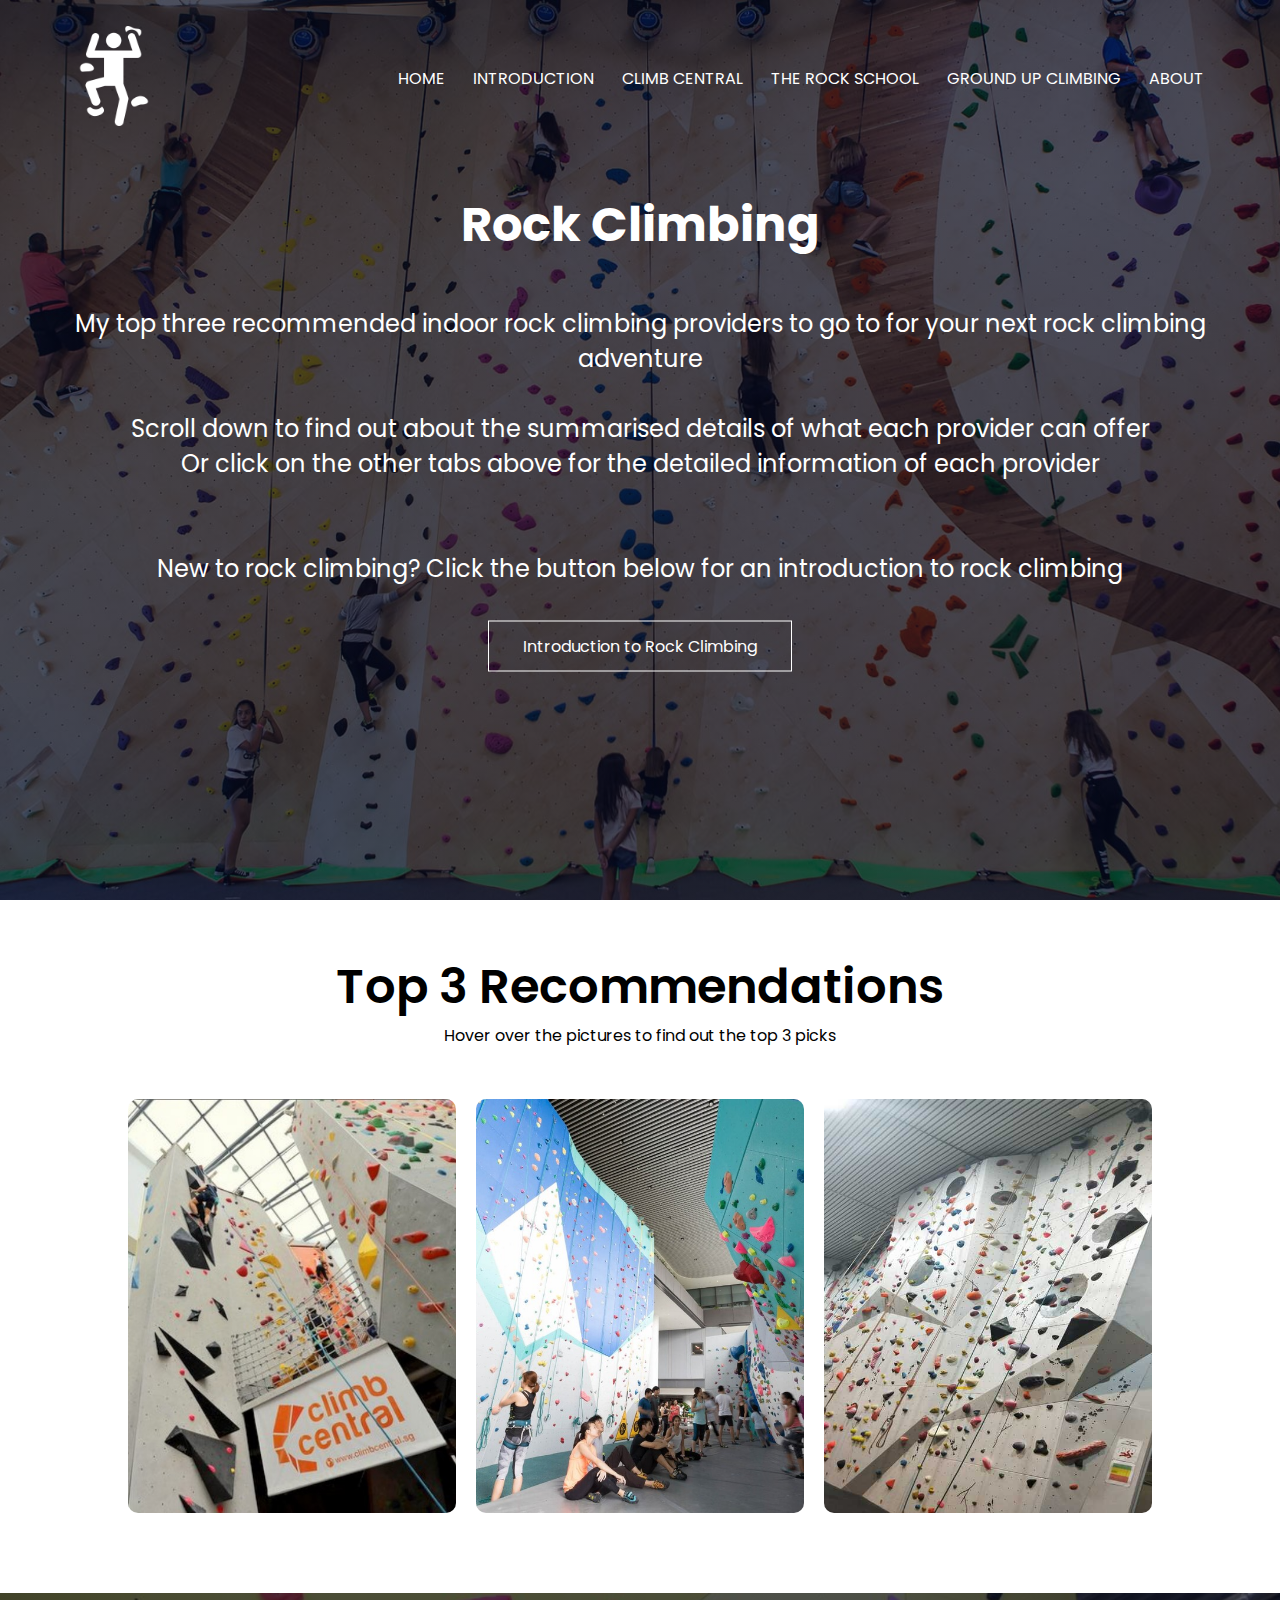
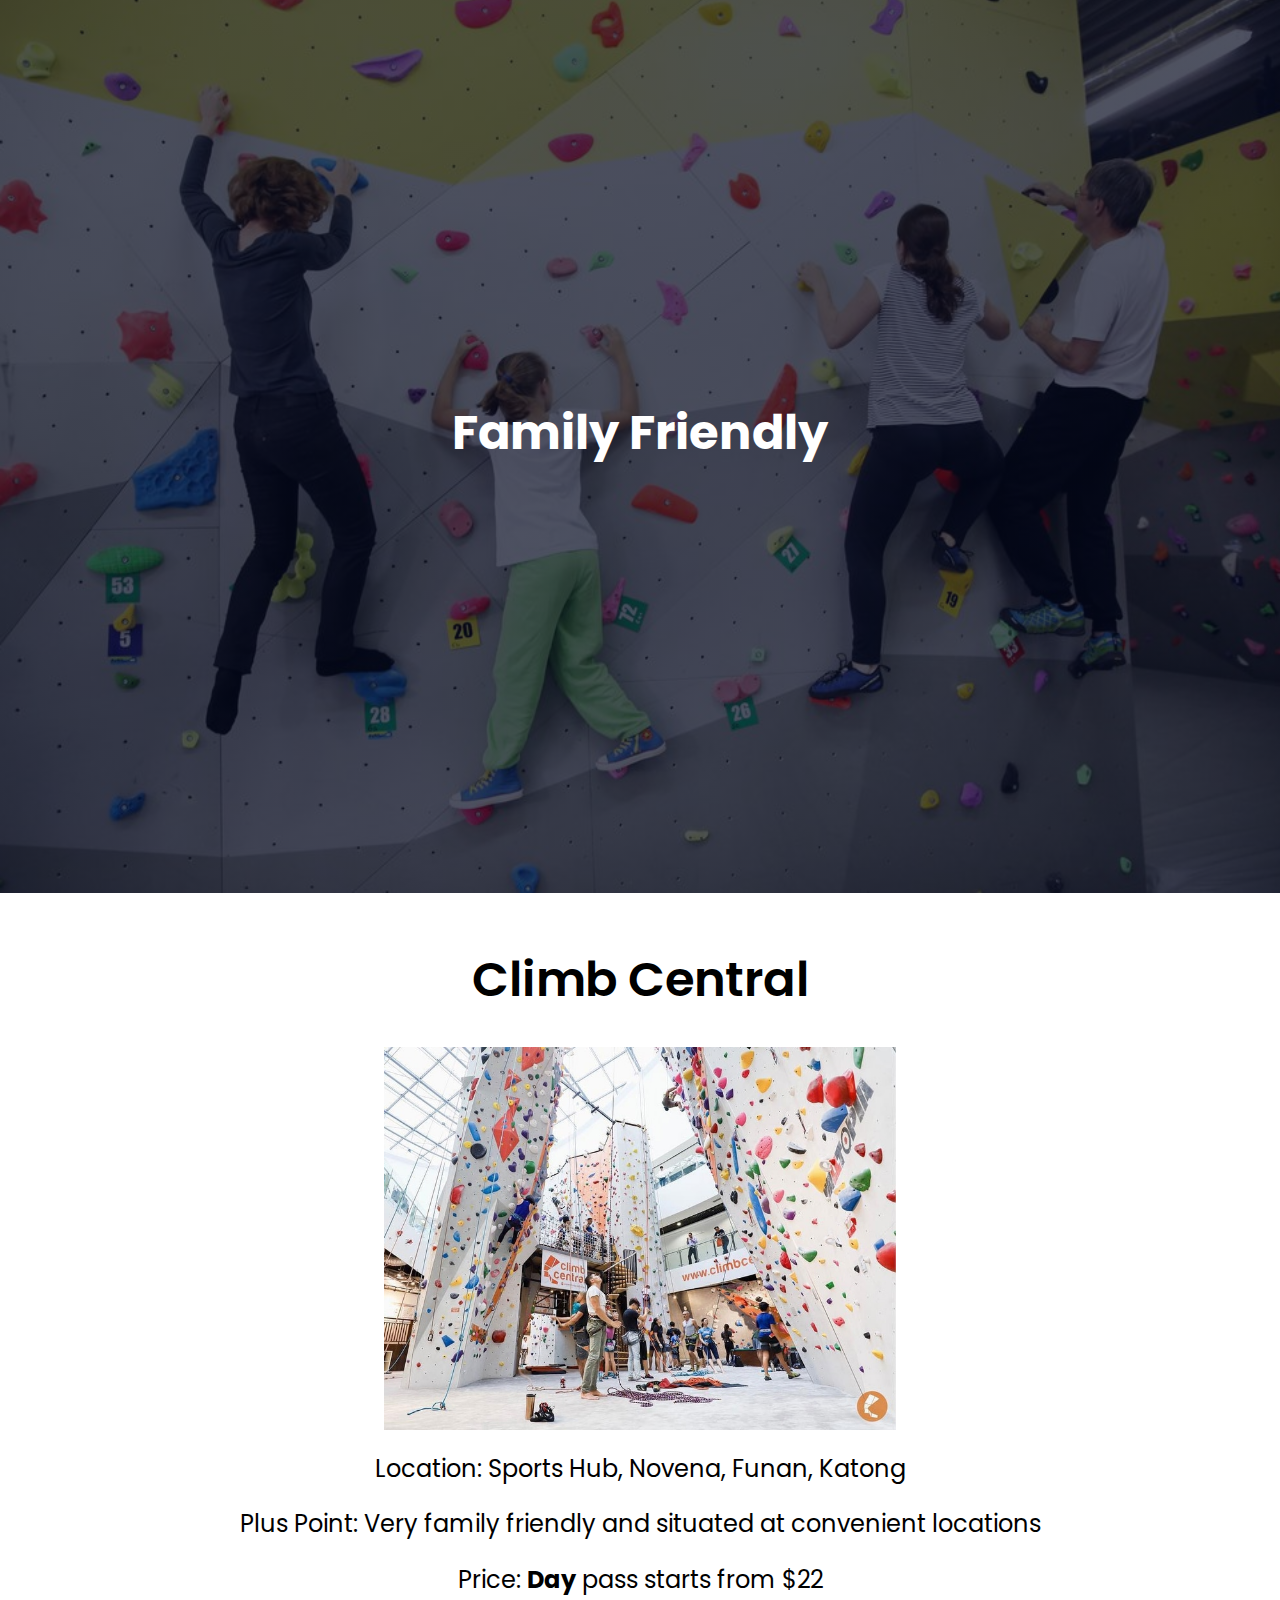
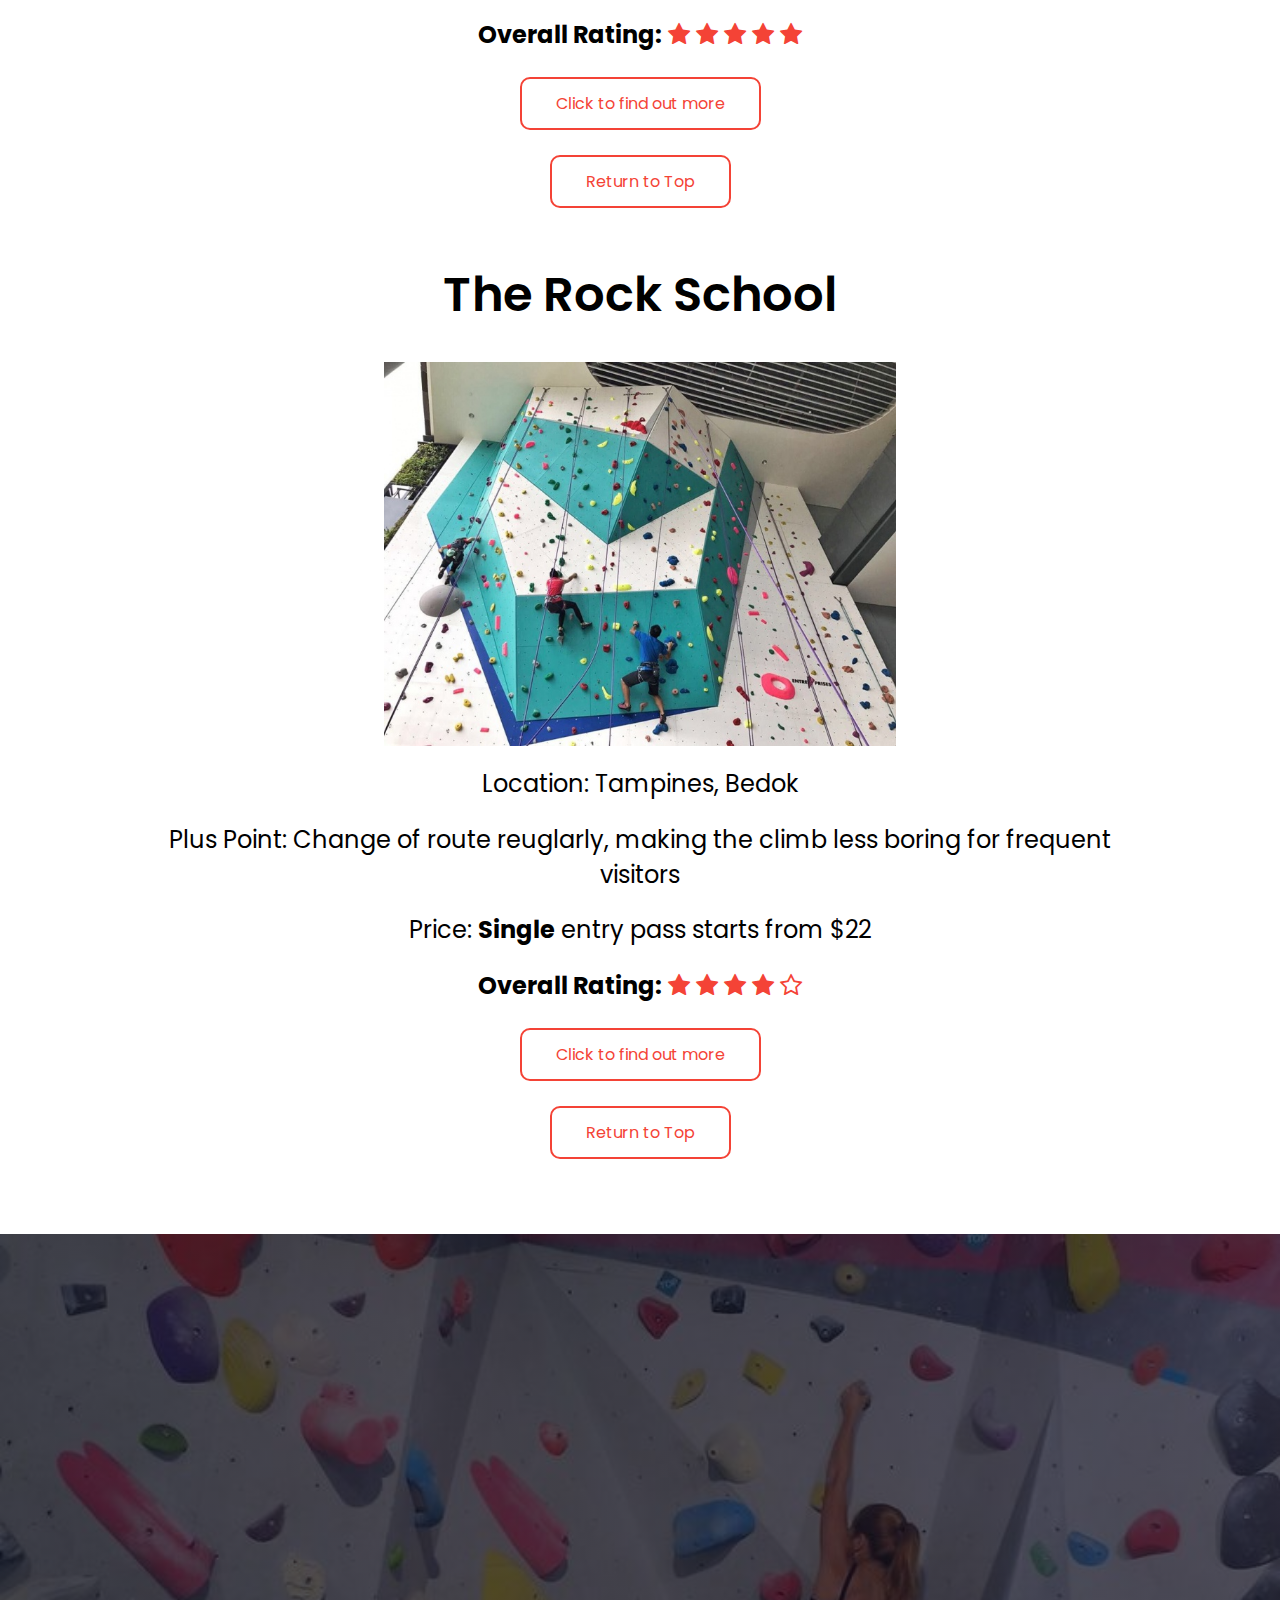
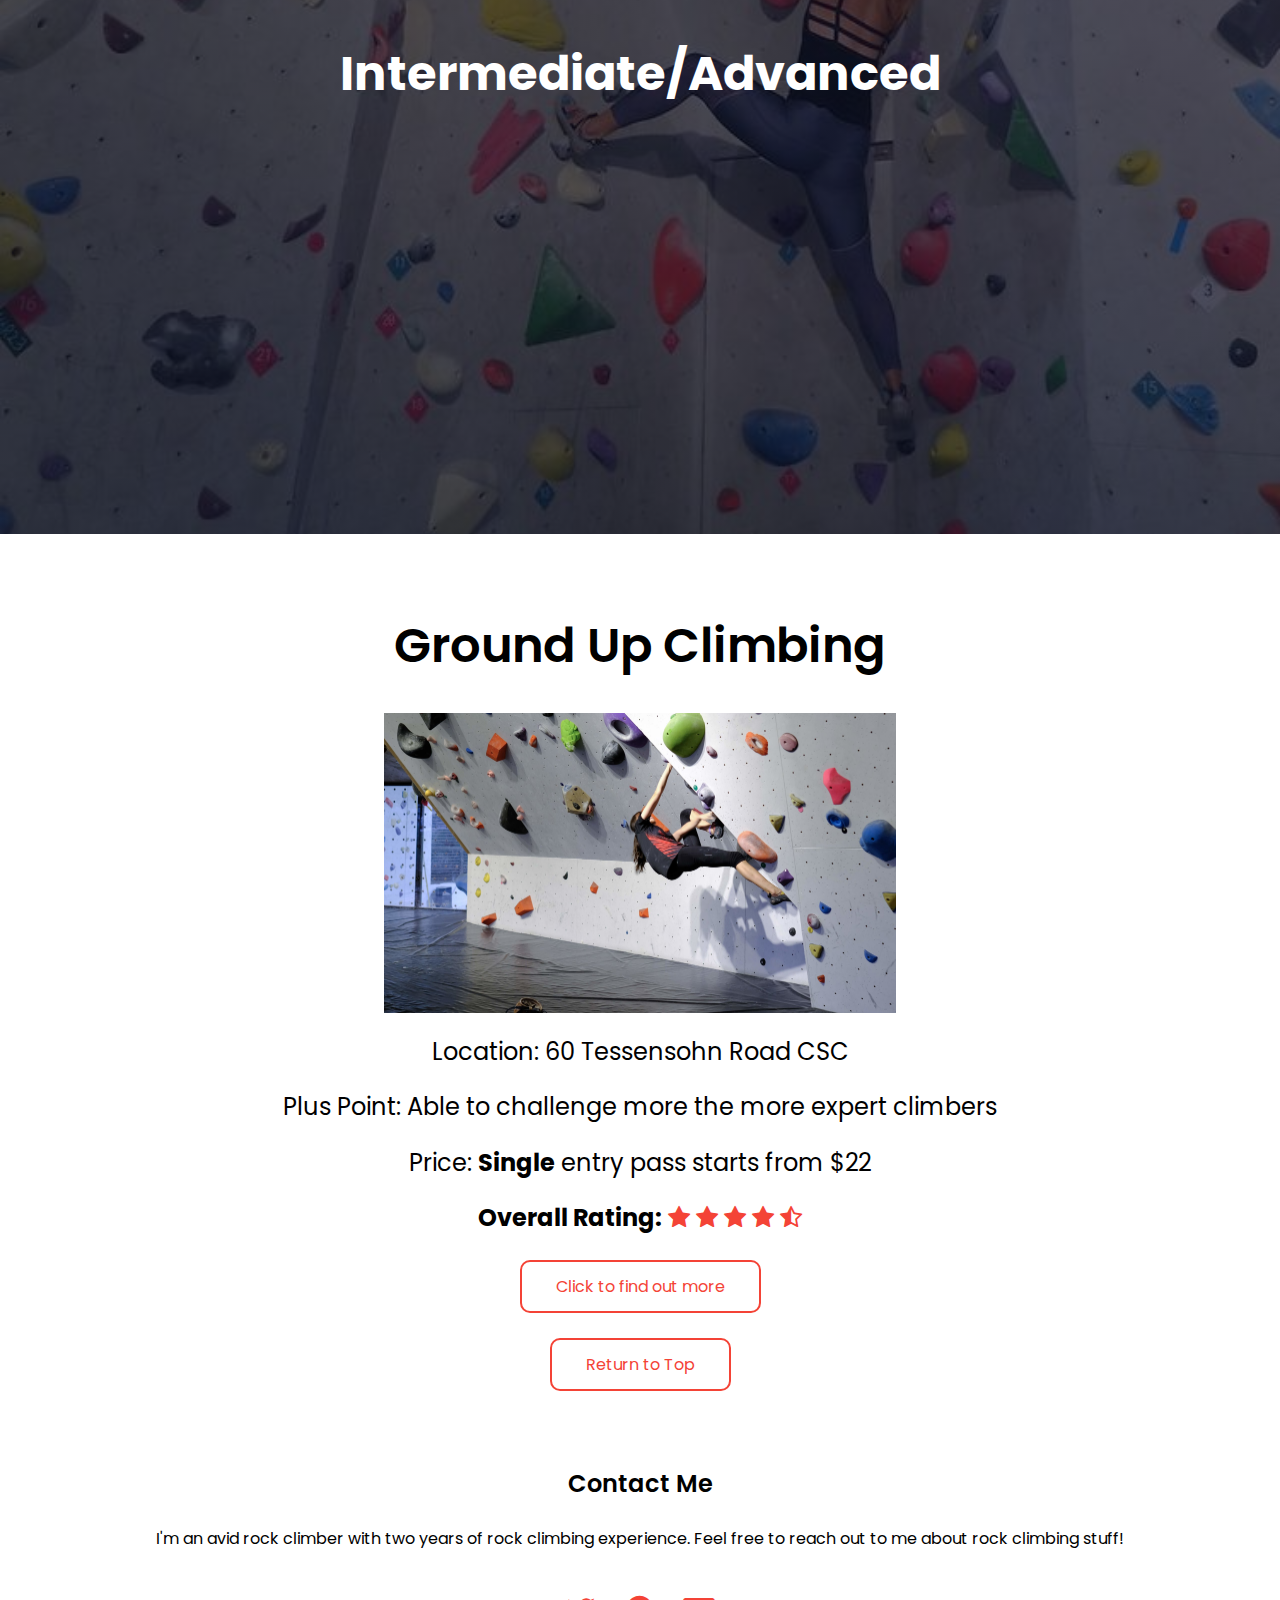
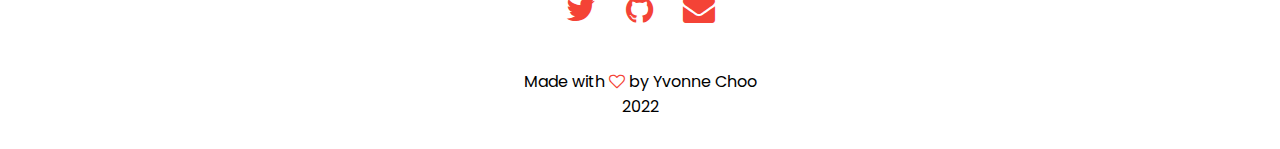
==== commit 96c06f58: "minor css fixes" ====
--- a/index.html
+++ b/index.html
@@ -32,7 +32,7 @@
         <div class="text-box">
             <h1>Rock Climbing</h1>
             <p>
-                <br><br><br>
+                <br>
                 My top three recommended indoor rock climbing providers to go to for your next rock climbing adventure
                 <br>
                 <br>
--- a/css/style.css
+++ b/css/style.css
@@ -91,11 +91,11 @@
 }
 
 .text-box h1 {
-  font-size: 62px;
+  font-size: 48px;
 }
 
 .text-box h2 {
-  font-size: 20px;
+  font-size: 24px;
   margin-top: 0.5%;
 }
 
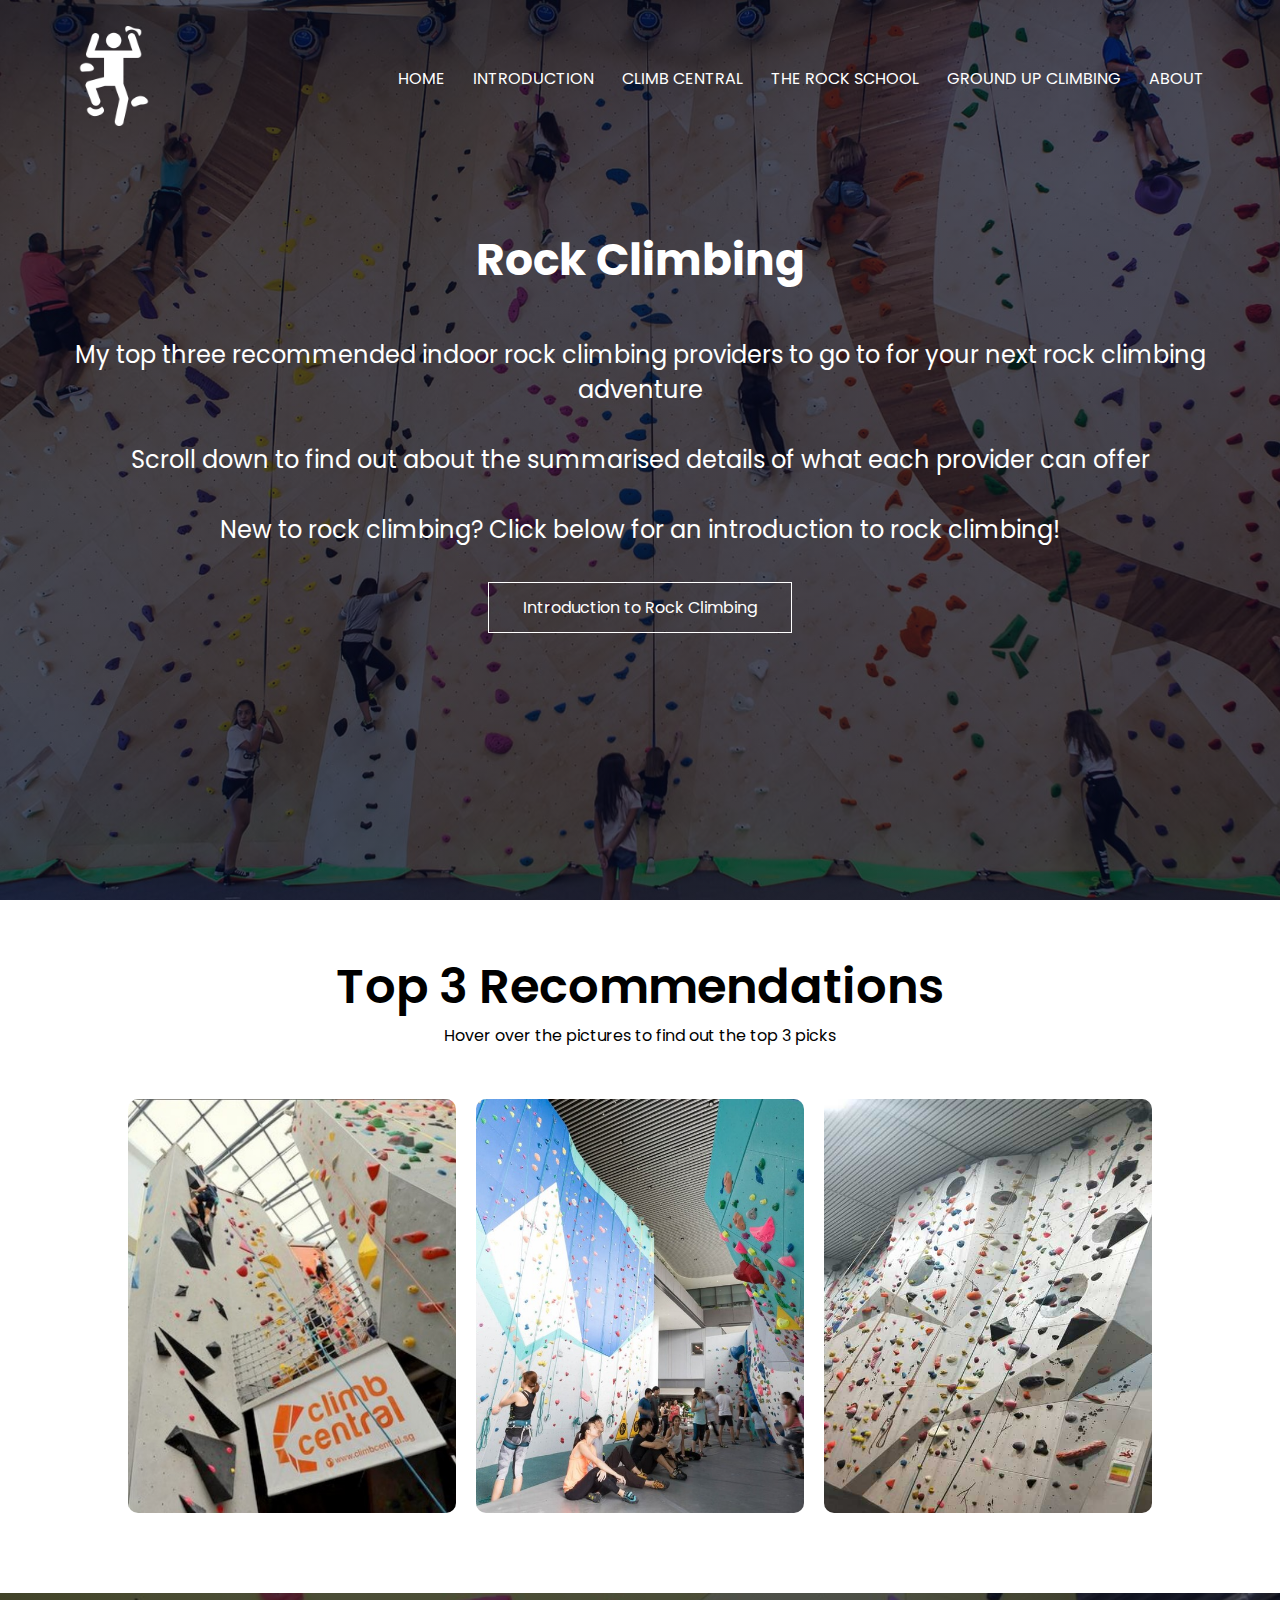
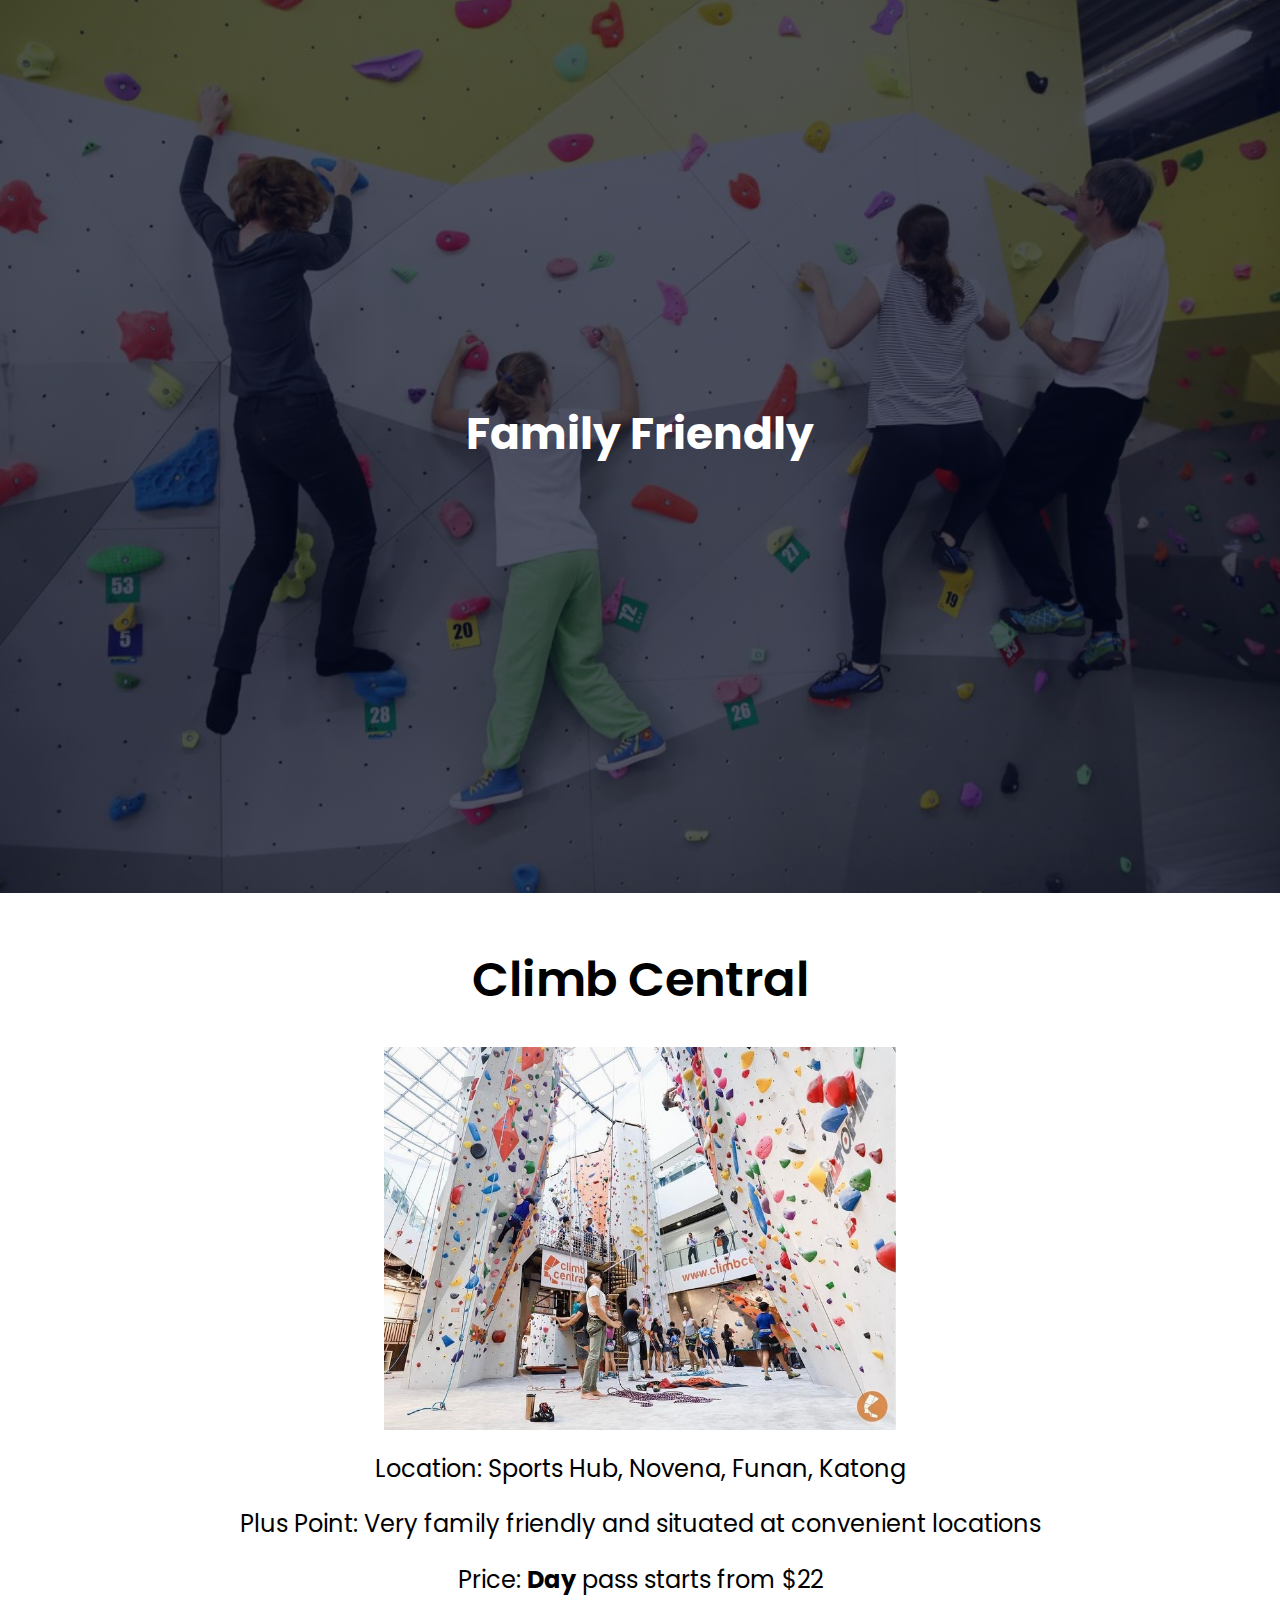
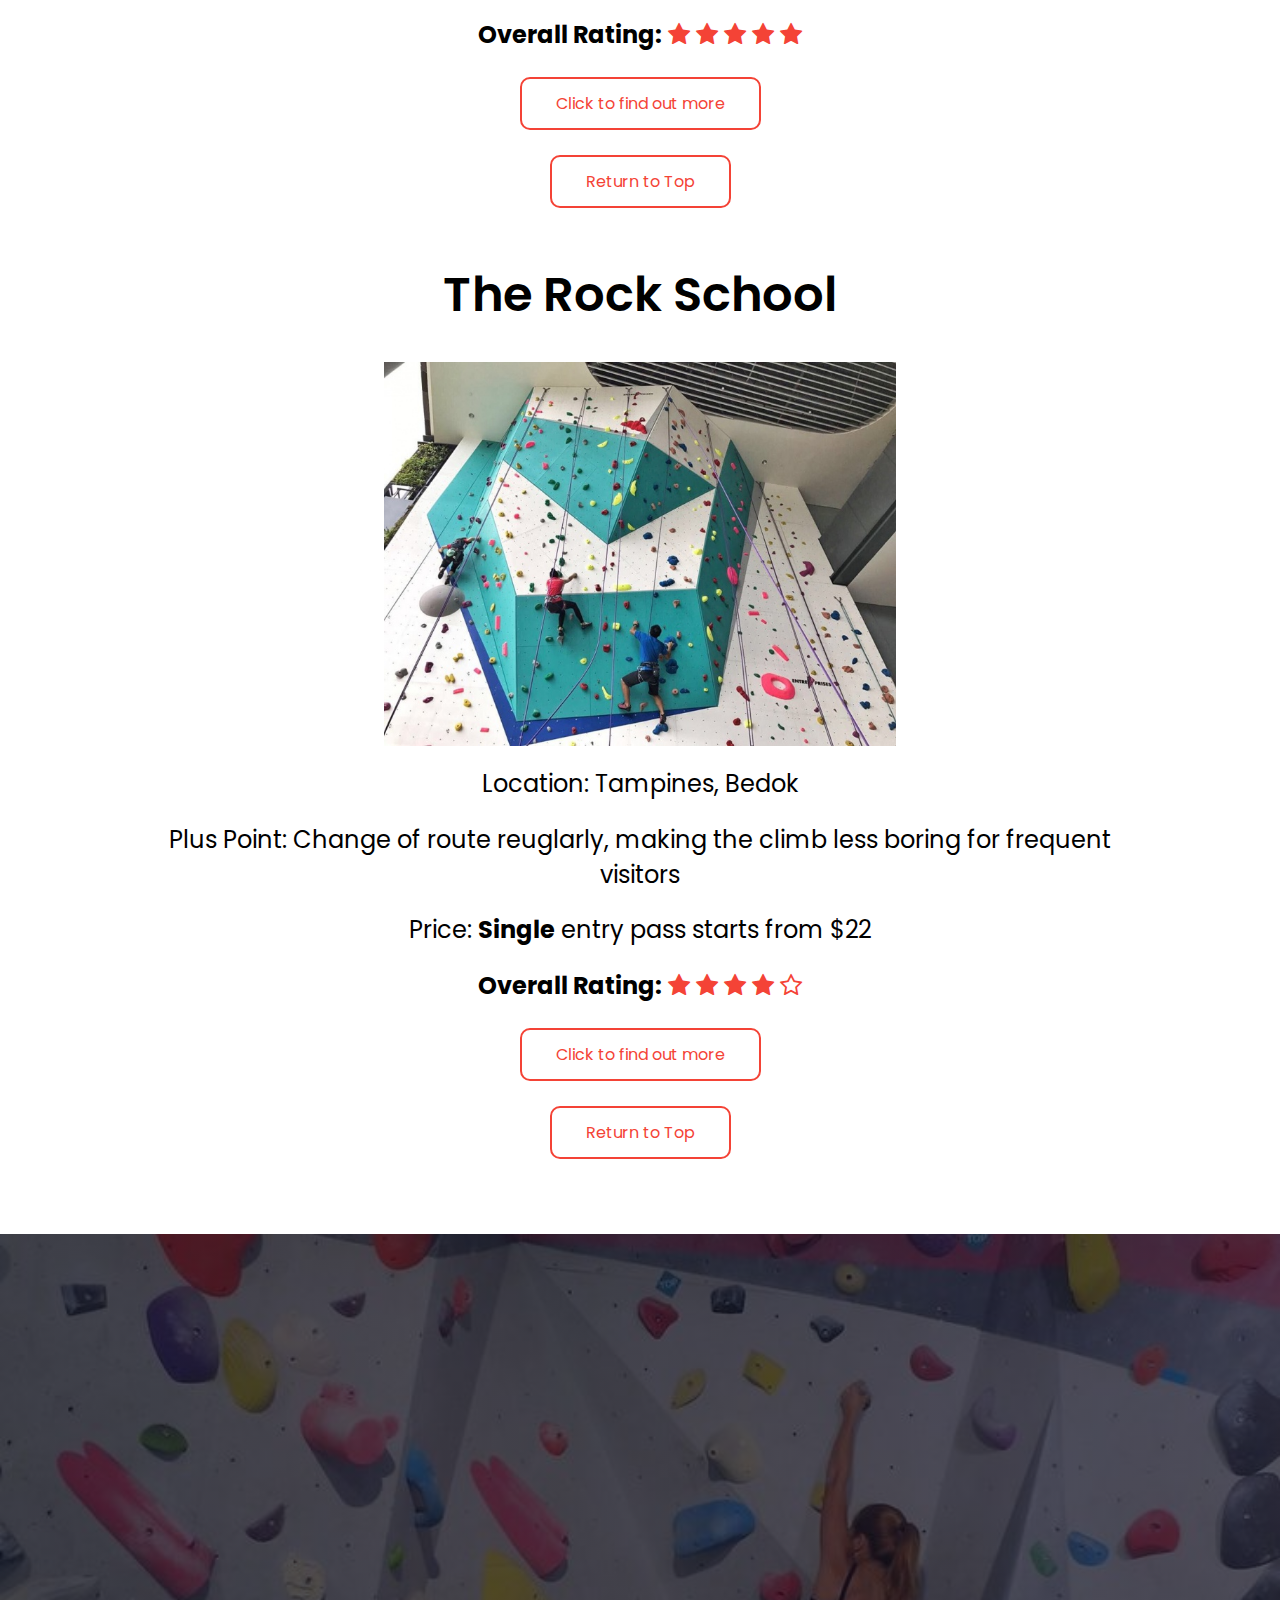
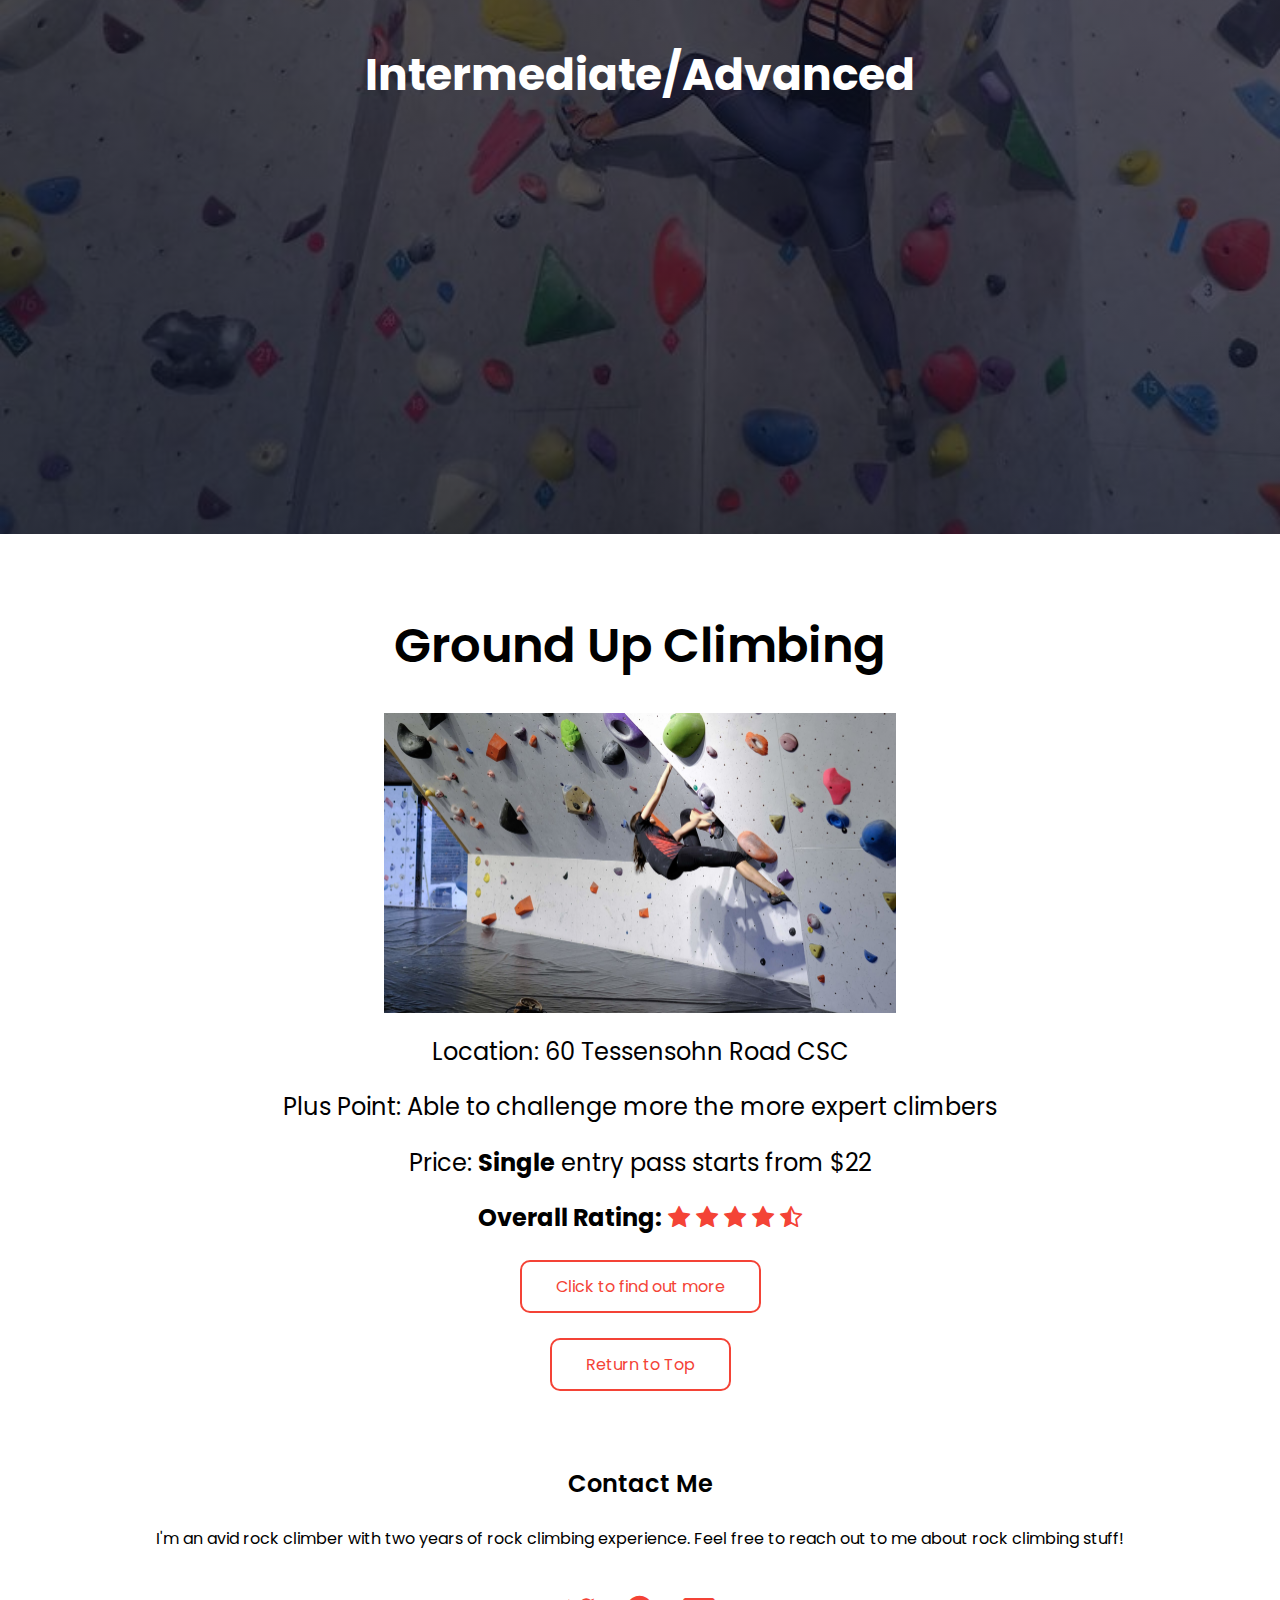
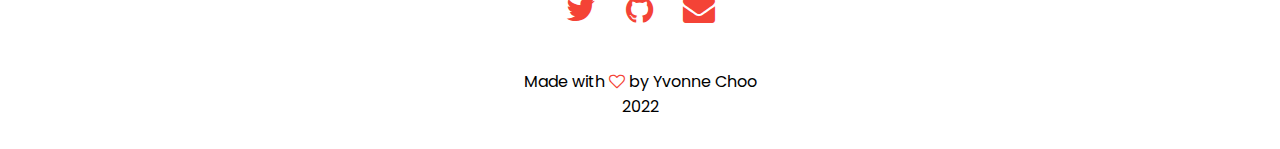
==== commit 1e9adcdd: "minor css edits" ====
--- a/index.html
+++ b/index.html
@@ -38,11 +38,8 @@
                 <br>
                 Scroll down to find out about the summarised details of what each provider can offer
                 <br>
-                Or click on the other tabs above for the detailed information of each provider
                 <br>
-                <br>
-                <br>
-                New to rock climbing? Click the button below for an introduction to rock climbing
+                New to rock climbing? Click below for an introduction to rock climbing!
                 <br>
                 <br>
                 <a href="introduction.html" class="hero-btn">Introduction to Rock Climbing</a>
--- a/css/style.css
+++ b/css/style.css
@@ -91,7 +91,7 @@
 }
 
 .text-box h1 {
-  font-size: 48px;
+  font-size: 44px;
 }
 
 .text-box h2 {
@@ -129,7 +129,7 @@
 
 @media (max-width: 1100px) {
   .text-box h1 {
-    font-size: 62px;
+    font-size: 48px;
   }
 
   .text-box h2 {
@@ -176,6 +176,7 @@
   .text-box p{
     text-align: center;
     padding: 10px;
+    font-size: 14px;
   }
   .nav-links ul li {
     display: block;
